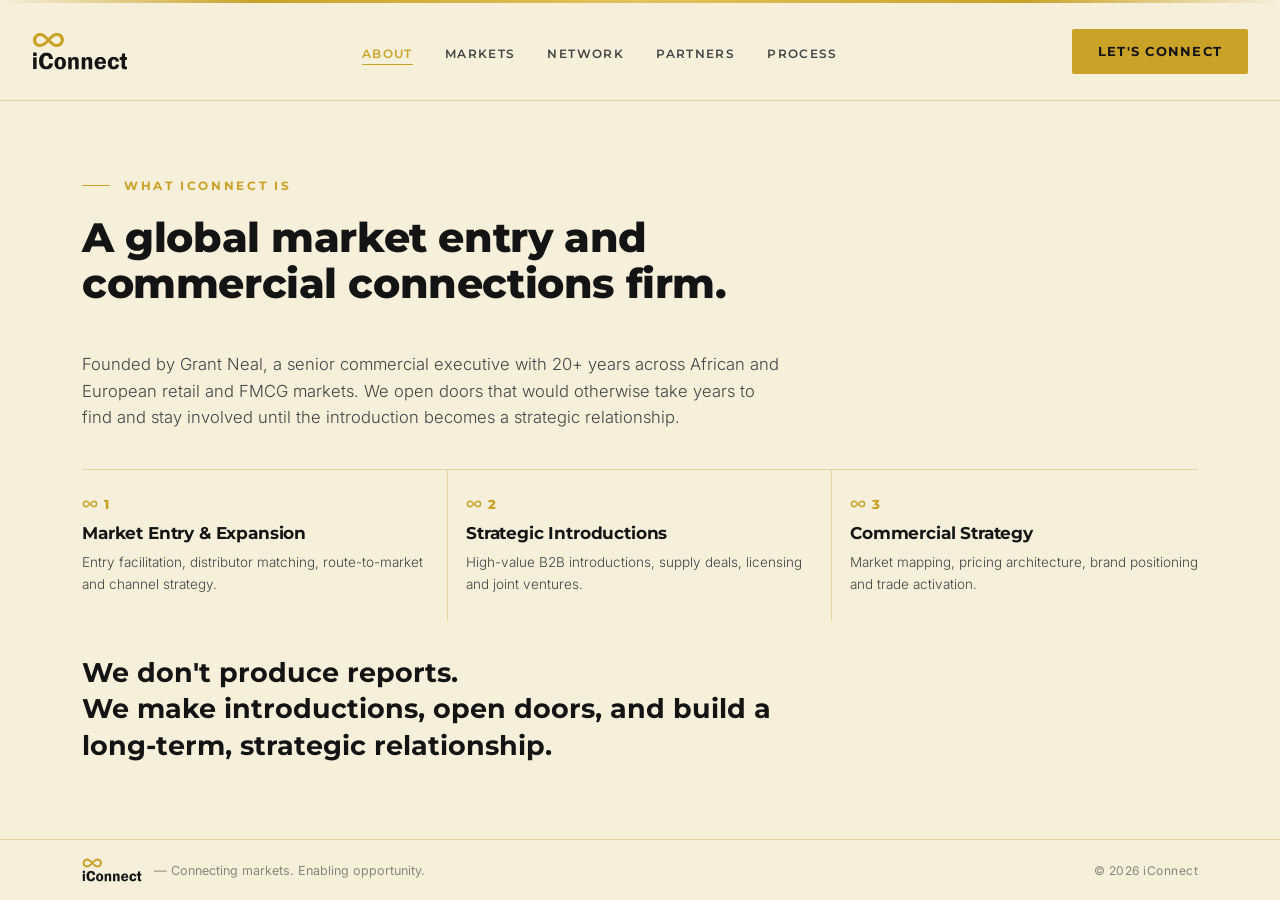
==== about.html @ e0b79c56 "Faster map centering, larger Markets map, and full stops on statements - Batch land dots into groupe" ====
<!DOCTYPE html>
<html lang="en">
<head>
<meta charset="UTF-8">
<meta name="viewport" content="width=device-width, initial-scale=1.0">
<title>What iConnect Is — iConnect</title>
<meta name="description" content="A global market entry and commercial connections firm founded by Grant Neal, 20+ years across African and European retail and FMCG.">
<link rel="icon" href="favicon.svg">
<link rel="preconnect" href="https://fonts.googleapis.com">
<link rel="preconnect" href="https://fonts.gstatic.com" crossorigin>
<link href="https://fonts.googleapis.com/css2?family=Inter:wght@300;400;500;600&family=Montserrat:wght@600;700;800;900&display=swap" rel="stylesheet">
<link rel="stylesheet" href="styles.css?v=39">
</head>
<body class="bg-cream">
<svg style="position:absolute;width:0;height:0;overflow:hidden;" aria-hidden="true"><symbol id="icon-logo-lockup" viewBox="0 0 306.0 122.8"><path class="logo-icon-fill" d="M 22.5,3.3 C 22.4,3.5 22.3,3.5 21,3.5 C 19.7,3.5 19.5,3.6 19.4,3.8 C 19.3,4 19.1,4.1 18.8,4.1 C 18.6,4.1 18.4,4.1 18.3,4.3 C 18.2,4.5 18,4.6 17.5,4.6 C 17,4.6 16.8,4.6 16.7,4.8 C 16.6,5 16.5,5.1 16.2,5.1 C 16,5.1 15.8,5.2 15.7,5.4 C 15.6,5.5 15.4,5.6 15.2,5.6 C 14.9,5.6 14.7,5.8 14.4,6.2 C 14.1,6.5 13.8,6.7 13.6,6.7 C 13.4,6.7 13.1,6.9 12.8,7.2 C 12.5,7.5 12.2,7.8 12,7.8 C 11.6,7.8 7.2,12.1 7.2,12.5 C 7.2,12.7 7,13 6.7,13.3 C 6.3,13.6 6.2,13.9 6.2,14.1 C 6.2,14.3 6.1,14.5 5.9,14.6 C 5.7,14.7 5.6,14.9 5.6,15.2 C 5.6,15.4 5.5,15.6 5.4,15.7 C 5.2,15.8 5.1,16 5.1,16.2 C 5.1,16.5 5,16.6 4.8,16.7 C 4.7,16.8 4.6,17 4.6,17.3 C 4.6,17.5 4.5,17.7 4.3,17.8 C 4.1,17.9 4.1,18.1 4.1,18.6 C 4.1,19.1 4,19.3 3.8,19.4 C 3.6,19.5 3.5,19.7 3.5,21 C 3.5,22.3 3.5,22.4 3.3,22.5 C 3,22.7 3,22.8 3,25.5 C 3,28.1 3,28.2 3.3,28.4 C 3.5,28.5 3.5,28.6 3.5,30.2 C 3.5,31.8 3.6,31.9 3.8,32.1 C 4,32.2 4.1,32.3 4.1,32.8 C 4.1,33.4 4.1,33.5 4.3,33.6 C 4.5,33.7 4.6,33.9 4.6,34.4 C 4.6,34.9 4.6,35.1 4.8,35.2 C 5,35.3 5.1,35.5 5.1,35.8 C 5.1,36 5.2,36.2 5.4,36.3 C 5.5,36.4 5.6,36.6 5.6,36.8 C 5.6,37.1 5.7,37.2 5.9,37.3 C 6.1,37.4 6.2,37.6 6.2,37.8 C 6.2,38.1 6.3,38.3 6.7,38.7 C 7,38.9 7.2,39.2 7.2,39.4 C 7.2,39.8 11.1,43.7 11.5,43.7 C 11.7,43.7 12,43.9 12.2,44.2 C 12.6,44.6 12.8,44.7 13.1,44.7 C 13.3,44.7 13.5,44.8 13.6,45 C 13.7,45.2 13.8,45.3 14.1,45.3 C 14.3,45.3 14.5,45.4 14.6,45.5 C 14.7,45.7 14.9,45.8 15.1,45.8 C 15.4,45.8 15.6,45.9 15.9,46.3 C 16.4,46.8 16.4,46.8 17.3,46.8 C 18,46.8 18.2,46.9 18.3,47.1 C 18.4,47.3 18.6,47.4 19.4,47.4 C 20.2,47.4 20.3,47.4 20.4,47.6 C 20.6,47.9 20.7,47.9 22.3,47.9 C 23.9,47.9 24,47.9 24.1,48.2 C 24.2,48.4 24.4,48.4 24.9,48.4 C 25.4,48.4 25.6,48.4 25.7,48.2 C 25.8,47.9 26,47.9 27.3,47.9 C 28.6,47.9 28.8,47.9 28.9,47.6 C 29,47.4 29.2,47.4 30.2,47.4 C 31.3,47.4 31.4,47.3 31.5,47.1 C 31.6,46.9 31.8,46.8 32.6,46.8 C 33.4,46.8 33.5,46.8 33.6,46.6 C 33.7,46.4 33.9,46.3 34.2,46.3 C 34.4,46.3 34.6,46.2 34.7,46.1 C 34.8,45.9 35,45.8 35.2,45.8 C 35.5,45.8 35.7,45.7 35.8,45.5 C 35.8,45.4 36,45.3 36.3,45.3 C 36.5,45.3 36.7,45.2 36.8,45 C 36.9,44.8 37.1,44.7 37.3,44.7 C 37.6,44.7 37.8,44.6 38.1,44.2 C 38.5,43.7 38.7,43.7 39.2,43.7 C 39.7,43.7 39.8,43.6 40.5,42.9 C 41,42.4 41.4,42.1 41.6,42.1 C 41.7,42.1 42.2,41.7 42.9,41 C 43.5,40.4 44,40 44.2,40 C 44.4,40 45.7,38.8 48.2,36.3 C 50.6,33.8 51.9,32.6 52.1,32.6 C 52.3,32.6 53.1,33.3 54.5,34.7 C 56.1,36.3 56.7,36.8 57,36.8 C 57.3,36.9 57.4,36.9 57.4,37.3 C 57.5,37.7 57.5,37.8 57.9,37.8 C 58.1,37.9 58.7,38.3 60.1,39.7 C 61.3,41 62,41.6 62.2,41.6 C 62.4,41.6 62.7,41.9 63.2,42.4 C 63.8,42.9 64.1,43.1 64.3,43.1 C 64.5,43.1 64.7,43.3 64.8,43.4 C 64.9,43.6 65.1,43.7 65.3,43.7 C 65.6,43.7 65.8,43.8 66.1,44.2 C 66.5,44.6 66.7,44.7 66.9,44.7 C 67.2,44.7 67.4,44.8 67.5,45 C 67.5,45.2 67.7,45.3 68,45.3 C 68.2,45.3 68.4,45.4 68.5,45.5 C 68.6,45.7 68.8,45.8 69,45.8 C 69.3,45.8 69.5,45.9 69.6,46.1 C 69.7,46.2 69.8,46.3 70.1,46.3 C 70.3,46.3 70.5,46.4 70.6,46.6 C 70.7,46.8 70.9,46.8 71.7,46.8 C 72.5,46.8 72.6,46.9 72.7,47.1 C 72.9,47.3 73,47.4 73.8,47.4 C 74.6,47.4 74.7,47.4 74.8,47.6 C 75,47.9 75.1,47.9 78.8,47.9 C 82.5,47.9 82.6,47.9 82.8,47.6 C 82.9,47.4 83,47.4 83.8,47.4 C 84.6,47.4 84.8,47.3 84.9,47.1 C 85,46.9 85.2,46.8 85.9,46.8 C 86.7,46.8 86.9,46.8 87,46.6 C 87.1,46.4 87.3,46.3 87.5,46.3 C 87.8,46.3 88,46.2 88.1,46.1 C 88.1,45.9 88.3,45.8 88.6,45.8 C 88.8,45.8 89,45.7 89.1,45.5 C 89.2,45.4 89.4,45.3 89.6,45.3 C 89.9,45.3 90.1,45.2 90.2,45 C 90.3,44.8 90.4,44.7 90.7,44.7 C 90.9,44.7 91.2,44.6 91.5,44.2 C 91.8,43.9 92.1,43.7 92.3,43.7 C 92.7,43.7 97.6,38.8 97.6,38.4 C 97.6,38.2 97.8,37.9 98.1,37.6 C 98.5,37.3 98.6,37 98.6,36.8 C 98.6,36.6 98.7,36.4 98.9,36.3 C 99.1,36.2 99.1,36 99.1,35.8 C 99.1,35.5 99.2,35.3 99.4,35.2 C 99.6,35.1 99.7,34.9 99.7,34.7 C 99.7,34.4 99.8,34.3 99.9,34.2 C 100.2,34.1 100.2,33.9 100.2,33.4 C 100.2,32.9 100.3,32.7 100.5,32.6 C 100.7,32.5 100.7,32.3 100.7,31.5 C 100.7,30.7 100.8,30.6 101,30.5 C 101.2,30.4 101.3,30.2 101.3,29.7 C 101.3,29.2 101.3,29 101.5,28.9 C 101.8,28.8 101.8,28.6 101.8,25.5 C 101.8,22.3 101.8,22.2 101.5,22 C 101.3,21.9 101.3,21.7 101.3,20.7 C 101.3,19.7 101.2,19.5 101,19.4 C 100.8,19.3 100.7,19.1 100.7,18.8 C 100.7,18.6 100.6,18.4 100.5,18.3 C 100.2,18.2 100.2,18 100.2,17.3 C 100.2,16.5 100.2,16.3 99.9,16.2 C 99.8,16.1 99.7,15.9 99.7,15.7 C 99.7,15.4 99.6,15.2 99.4,15.2 C 99.2,15.1 99.1,14.9 99.1,14.6 C 99.1,14.4 99.1,14.2 98.9,14.1 C 98.7,14 98.6,13.8 98.6,13.6 C 98.6,13.3 98.5,13.1 98.4,13 C 98.2,13 98.1,12.8 98.1,12.6 C 98.1,12.3 97.9,12 97.3,11.5 C 96.8,11 96.5,10.6 96.5,10.4 C 96.5,10 94.8,8.3 94.4,8.3 C 94.2,8.3 93.8,8 93.3,7.5 C 92.8,7 92.5,6.7 92.3,6.7 C 92.1,6.7 91.8,6.5 91.5,6.2 C 91.2,5.8 90.9,5.6 90.7,5.6 C 90.4,5.6 90.3,5.5 90.2,5.4 C 90.1,5.2 89.9,5.1 89.4,5.1 C 88.9,5.1 88.7,5.1 88.6,4.8 C 88.5,4.7 88.3,4.6 88.1,4.6 C 87.8,4.6 87.6,4.5 87.5,4.3 C 87.4,4.1 87.2,4.1 87,4.1 C 86.7,4.1 86.6,4 86.5,3.8 C 86.3,3.6 86.2,3.5 84.6,3.5 C 83,3.5 82.9,3.5 82.8,3.3 C 82.6,3 82.5,3 79.6,3 C 76.7,3 76.6,3 76.4,3.3 C 76.3,3.5 76.2,3.5 74.8,3.5 C 73.5,3.5 73.4,3.6 73.3,3.8 C 73.2,4 73,4.1 72.7,4.1 C 72.5,4.1 72.3,4.1 72.2,4.3 C 72.1,4.5 71.9,4.6 71.4,4.6 C 70.9,4.6 70.7,4.6 70.6,4.8 C 70.5,5.1 70.3,5.1 69.8,5.1 C 69.3,5.1 69.1,5.2 69,5.4 C 68.9,5.5 68.8,5.6 68.5,5.6 C 68.3,5.6 68,5.8 67.7,6.2 C 67.3,6.6 67.2,6.7 66.7,6.7 C 66.1,6.7 66,6.8 65.6,7.2 C 65.3,7.6 65,7.8 64.8,7.8 C 64.6,7.8 64.3,7.9 64,8.3 C 63.7,8.6 63.4,8.8 63.3,8.8 C 63,8.8 62.6,9.1 61.9,9.9 C 61.3,10.5 60.8,10.9 60.6,10.9 C 60.4,10.9 59.4,11.9 57.4,13.8 C 55.2,16 54.5,16.7 54.2,16.8 C 53.9,16.8 53.8,16.9 53.7,17.2 C 53.7,17.4 53.5,17.8 53.1,18.2 L 52.4,18.9 L 48.7,15.2 C 46.2,12.6 44.9,11.5 44.7,11.5 C 44.5,11.5 44,11 43.1,10.1 C 42.2,9.2 41.8,8.8 41.5,8.8 C 41.3,8.8 41.1,8.7 41,8.5 C 41,8.4 40.8,8.3 40.6,8.3 C 40.3,8.3 40,8.1 39.5,7.5 C 38.9,6.9 38.6,6.7 38.3,6.7 C 38.1,6.7 37.9,6.6 37.9,6.4 C 37.8,6.3 37.6,6.2 37.3,6.2 C 37.1,6.2 36.9,6.1 36.8,5.9 C 36.7,5.7 36.5,5.6 36.3,5.6 C 36,5.6 35.8,5.5 35.8,5.4 C 35.7,5.2 35.5,5.1 35.2,5.1 C 35,5.1 34.8,5 34.7,4.8 C 34.6,4.6 34.4,4.6 33.9,4.6 C 33.4,4.6 33.2,4.5 33.1,4.3 C 33,4.1 32.8,4.1 32.6,4.1 C 32.3,4.1 32.1,4 32.1,3.8 C 31.9,3.6 31.8,3.5 30.2,3.5 C 28.6,3.5 28.5,3.5 28.4,3.3 C 28.2,3 28.1,3 25.5,3 C 22.8,3 22.7,3 22.5,3.3 M 28.4,13.3 C 28.5,13.5 28.6,13.6 29.7,13.6 C 30.7,13.6 30.9,13.6 31,13.8 C 31.1,14 31.3,14.1 31.5,14.1 C 31.8,14.1 32,14.2 32.1,14.4 C 32.1,14.5 32.3,14.6 32.6,14.6 C 32.8,14.6 33,14.7 33.1,14.9 C 33.2,15 33.4,15.2 33.6,15.2 C 33.9,15.2 34.1,15.3 34.4,15.7 C 34.7,16 35,16.2 35.2,16.2 C 35.4,16.2 35.7,16.4 36,16.7 C 36.3,17.1 36.6,17.3 36.8,17.3 C 37,17.3 38,18.1 40.2,20.4 C 42.3,22.5 43.5,23.6 43.7,23.6 C 43.8,23.6 44.2,23.9 44.6,24.3 C 45.2,24.8 45.3,25 45.3,25.5 C 45.3,26 45.2,26.1 42,29.3 C 39.6,31.6 38.6,32.6 38.4,32.6 C 38.2,32.6 37.9,32.8 37.6,33.1 C 37.3,33.4 37,33.6 36.8,33.6 C 36.6,33.6 36.3,33.9 35.8,34.4 C 35.2,35 34.9,35.2 34.6,35.2 C 34.4,35.2 34.2,35.3 34.2,35.5 C 34.1,35.7 33.9,35.8 33.6,35.8 C 33.4,35.8 33.2,35.8 33.1,36 C 33,36.2 32.8,36.3 32.6,36.3 C 32.3,36.3 32.1,36.4 32.1,36.5 C 32,36.8 31.8,36.8 31.3,36.8 C 30.7,36.8 30.6,36.9 30.5,37.1 C 30.4,37.2 30.2,37.3 29.9,37.3 C 29.7,37.3 29.5,37.4 29.4,37.6 C 29.3,37.9 29.1,37.9 25.5,37.9 C 21.8,37.9 21.6,37.9 21.5,37.6 C 21.4,37.4 21.2,37.3 21,37.3 C 20.7,37.3 20.5,37.2 20.4,37.1 C 20.3,36.9 20.2,36.8 19.9,36.8 C 19.7,36.8 19.5,36.7 19.4,36.5 C 19.3,36.4 19.1,36.3 18.9,36.3 C 18.4,36.3 15.2,33 15.2,32.5 C 15.2,32.3 15,32.1 14.9,32.1 C 14.7,32 14.6,31.8 14.6,31.5 C 14.6,31.3 14.5,31.1 14.4,31 C 14.1,30.9 14.1,30.7 14.1,29.9 C 14.1,29.2 14.1,29 13.8,28.9 C 13.6,28.8 13.6,28.6 13.6,25.7 C 13.6,22.8 13.6,22.7 13.8,22.5 C 14.1,22.4 14.1,22.3 14.1,21.5 C 14.1,20.7 14.1,20.6 14.4,20.4 C 14.5,20.3 14.6,20.2 14.6,19.9 C 14.6,19.7 14.8,19.4 15.2,19.1 C 15.5,18.8 15.7,18.5 15.7,18.3 C 15.7,17.9 18.5,15.2 18.9,15.2 C 19.1,15.2 19.4,14.9 19.6,14.6 C 20.1,14.1 20.2,14.1 20.7,14.1 C 21.2,14.1 21.4,14 21.5,13.8 C 21.6,13.6 21.8,13.6 22.5,13.6 C 23.3,13.6 23.5,13.5 23.6,13.3 C 23.7,13.1 23.9,13 26,13 C 28.1,13 28.2,13.1 28.4,13.3 M 81.7,13.3 C 81.8,13.5 82,13.6 82.8,13.6 C 83.6,13.6 83.7,13.6 83.8,13.8 C 83.9,14 84.1,14.1 84.4,14.1 C 84.6,14.1 84.8,14.2 84.9,14.4 C 85,14.5 85.2,14.6 85.4,14.6 C 85.7,14.6 85.8,14.7 85.9,14.9 C 86,15 86.2,15.2 86.4,15.2 C 86.9,15.2 88.6,16.9 88.6,17.3 C 88.6,17.5 88.8,17.8 89.1,18.1 C 89.5,18.4 89.6,18.6 89.6,18.9 C 89.6,19.1 89.7,19.3 89.9,19.4 C 90.1,19.5 90.2,19.7 90.2,20.2 C 90.2,20.7 90.2,20.9 90.4,21 C 90.6,21.1 90.7,21.2 90.7,21.8 C 90.7,22.3 90.7,22.4 91,22.5 C 91.2,22.7 91.2,22.8 91.2,25.5 C 91.2,28.1 91.2,28.2 91,28.4 C 90.8,28.5 90.7,28.6 90.7,28.9 C 90.7,29.1 90.6,29.3 90.4,29.4 C 90.2,29.5 90.2,29.7 90.2,30.5 C 90.2,31.3 90.1,31.4 89.9,31.5 C 89.7,31.6 89.6,31.8 89.6,32 C 89.6,32.4 86.4,35.8 85.9,35.8 C 85.7,35.8 85.4,36 85.1,36.3 C 84.7,36.8 84.6,36.8 84.1,36.8 C 83.6,36.8 83.4,36.9 83.3,37.1 C 83.2,37.2 83,37.3 82.8,37.3 C 82.5,37.3 82.3,37.4 82.2,37.6 C 82.1,37.9 82,37.9 78.5,37.9 C 75.1,37.9 75,37.9 74.8,37.6 C 74.8,37.4 74.6,37.3 74.3,37.3 C 74.1,37.3 73.9,37.2 73.8,37.1 C 73.7,36.9 73.5,36.8 73,36.8 C 72.5,36.8 72.3,36.8 72.2,36.5 C 72.1,36.4 71.9,36.3 71.7,36.3 C 71.5,36.3 71.2,36.1 70.9,35.8 C 70.6,35.4 70.3,35.2 70.1,35.2 C 69.8,35.2 69.7,35.1 69.6,35 C 69.5,34.8 69.3,34.7 69.1,34.7 C 68.8,34.7 68.5,34.4 67.7,33.6 C 67.1,33 66.6,32.6 66.4,32.6 C 66.2,32.6 65,31.4 62.6,29 L 59,25.5 L 62.3,22.2 C 64.5,19.9 65.7,18.8 65.9,18.8 C 66.1,18.8 66.5,18.5 67.2,17.8 C 67.9,17 68.3,16.7 68.6,16.7 C 68.8,16.7 69,16.6 69,16.5 C 69.1,16.3 69.3,16.2 69.5,16.2 C 69.8,16.2 70,16 70.4,15.7 C 70.7,15.3 70.9,15.2 71.2,15.2 C 71.4,15.2 71.6,15 71.7,14.9 C 71.8,14.7 72,14.6 72.2,14.6 C 72.5,14.6 72.6,14.5 72.7,14.4 C 72.8,14.1 73,14.1 73.5,14.1 C 74,14.1 74.2,14 74.3,13.8 C 74.4,13.6 74.6,13.6 75.4,13.6 C 76.2,13.6 76.3,13.5 76.4,13.3 C 76.6,13.1 76.7,13 79.1,13 C 81.4,13 81.6,13.1 81.7,13.3"/><path d="M 3.6,65.5 C 3.6,65.6 3.5,68.1 3.6,71 L 3.6,76.4 L 9.1,76.4 L 14.6,76.4 L 14.6,70.9 L 14.6,65.4 L 9.1,65.4 C 4.8,65.3 3.6,65.4 3.6,65.5 M 41.6,66.1 C 41.4,66.4 41.3,66.4 40.2,66.4 C 39.2,66.4 39,66.4 38.9,66.7 C 38.8,66.9 38.6,66.9 38.1,66.9 C 37.6,66.9 37.4,67 37.3,67.2 C 37.2,67.4 37.1,67.5 36.8,67.5 C 36.6,67.5 36.4,67.5 36.3,67.7 C 36.2,67.9 36,68 35.8,68 C 35.5,68 35.3,68.1 35.2,68.2 C 35.1,68.4 34.9,68.5 34.7,68.5 C 34.4,68.5 34.3,68.6 34.2,68.8 C 34.1,68.9 33.9,69 33.7,69 C 33.4,69 33.1,69.3 32.6,69.8 C 32.1,70.3 31.7,70.6 31.5,70.6 C 31.2,70.6 28.4,73.4 28.4,73.8 C 28.4,74 28,74.4 27.6,74.8 C 27,75.4 26.8,75.7 26.8,76 C 26.8,76.2 26.7,76.4 26.5,76.4 C 26.3,76.5 26.2,76.7 26.2,77 C 26.2,77.2 26.2,77.4 26,77.5 C 25.8,77.6 25.7,77.8 25.7,78 C 25.7,78.3 25.6,78.5 25.5,78.5 C 25.3,78.6 25.2,78.8 25.2,79.1 C 25.2,79.3 25.1,79.5 24.9,79.6 C 24.8,79.7 24.7,79.9 24.7,80.1 C 24.7,80.4 24.6,80.6 24.4,80.7 C 24.2,80.8 24.1,80.9 24.1,81.5 C 24.1,82 24.1,82.1 23.9,82.2 C 23.6,82.4 23.6,82.5 23.6,83.3 C 23.6,84.1 23.6,84.2 23.3,84.4 C 23.1,84.5 23.1,84.6 23.1,85.7 C 23.1,86.7 23,86.9 22.8,87 C 22.6,87.1 22.5,87.3 22.5,92.5 C 22.5,97.8 22.6,98 22.8,98.1 C 23,98.2 23.1,98.4 23.1,99.7 C 23.1,101 23.1,101.1 23.3,101.3 C 23.6,101.4 23.6,101.5 23.6,102.3 C 23.6,103.1 23.6,103.3 23.9,103.4 C 24.1,103.5 24.1,103.7 24.1,104.2 C 24.1,104.7 24.2,104.9 24.4,105 C 24.6,105.1 24.7,105.2 24.7,105.5 C 24.7,105.7 24.8,105.9 24.9,106 C 25.1,106.1 25.2,106.3 25.2,106.5 C 25.2,106.8 25.3,107 25.5,107.1 C 25.6,107.2 25.7,107.3 25.7,107.6 C 25.7,107.9 25.8,108 26,108.1 C 26.1,108.2 26.2,108.4 26.2,108.6 C 26.2,108.9 26.4,109.1 26.8,109.4 C 27.1,109.7 27.3,110 27.3,110.2 C 27.3,110.4 27.6,110.8 28.1,111.3 C 28.6,111.8 28.9,112.2 28.9,112.4 C 28.9,112.7 29.6,113.4 29.9,113.4 C 30.1,113.4 30.6,113.8 31.3,114.5 C 32,115.2 32.4,115.5 32.6,115.5 C 32.8,115.5 33.1,115.7 33.4,116.1 C 33.7,116.4 33.9,116.6 34.2,116.6 C 34.4,116.6 34.6,116.7 34.7,116.8 C 34.8,117 35,117.1 35.2,117.1 C 35.5,117.1 35.7,117.2 35.8,117.4 C 35.8,117.5 36,117.6 36.3,117.6 C 36.5,117.6 36.7,117.7 36.8,117.9 C 36.9,118.1 37.1,118.2 37.6,118.2 C 38.1,118.2 38.3,118.2 38.4,118.4 C 38.5,118.7 38.7,118.7 39.5,118.7 C 40.2,118.7 40.4,118.7 40.5,119 C 40.6,119.2 40.8,119.2 45.5,119.2 C 50.3,119.2 50.4,119.2 50.5,119 C 50.7,118.7 50.8,118.7 51.6,118.7 C 52.4,118.7 52.5,118.7 52.7,118.4 C 52.8,118.2 52.9,118.2 53.5,118.2 C 54,118.2 54.1,118.1 54.2,117.9 C 54.3,117.7 54.5,117.6 54.8,117.6 C 55,117.6 55.2,117.5 55.3,117.4 C 55.4,117.2 55.6,117.1 56.1,117.1 C 56.6,117.1 56.7,117.1 57.1,116.6 C 57.5,116.2 57.7,116.1 57.9,116.1 C 58.2,116.1 58.4,115.9 58.7,115.5 C 59,115.2 59.3,115 59.5,115 C 59.9,115 62.2,112.7 62.2,112.3 C 62.2,112.2 62.5,111.8 63,111.3 C 63.5,110.8 63.8,110.4 63.8,110.2 C 63.8,110 63.9,109.8 64,109.7 C 64.2,109.6 64.3,109.4 64.3,109.2 C 64.3,108.9 64.4,108.7 64.5,108.7 C 64.7,108.6 64.8,108.4 64.8,108.1 C 64.8,107.9 64.9,107.7 65.1,107.6 C 65.3,107.5 65.3,107.3 65.3,106.8 C 65.3,106.3 65.4,106.1 65.6,106 C 65.8,105.9 65.9,105.7 65.9,105.2 C 65.9,104.7 65.9,104.5 66.1,104.4 C 66.4,104.3 66.4,104.2 66.4,103.1 C 66.4,102.1 66.4,101.9 66.7,101.8 C 66.9,101.7 66.9,101.5 66.9,101.2 C 66.9,100.8 66.8,100.8 66.2,100.8 C 65.6,100.7 65.4,100.7 65.3,100.5 C 65.2,100.2 65,100.2 60.8,100.2 C 56.6,100.2 56.5,100.2 56.4,99.9 C 56.2,99.7 56.1,99.7 55.8,99.7 C 55.4,99.7 55.4,99.8 55.3,100.2 C 55.3,100.4 55.2,100.7 55,100.7 C 54.8,100.8 54.8,101 54.8,101.5 C 54.8,102 54.7,102.2 54.5,102.3 C 54.3,102.4 54.2,102.6 54.2,103.1 C 54.2,103.6 54.2,103.8 54,103.9 C 53.8,104 53.7,104.2 53.7,104.4 C 53.7,104.7 53.6,104.9 53.5,105 C 53.3,105 53.2,105.2 53.2,105.4 C 53.2,105.9 50.4,108.7 50,108.7 C 49.8,108.7 49.6,108.8 49.5,108.9 C 49.4,109.1 49.2,109.2 48.7,109.2 C 48.2,109.2 48,109.2 47.9,109.4 C 47.8,109.7 47.6,109.7 45.8,109.7 C 44,109.7 43.8,109.7 43.7,109.4 C 43.6,109.2 43.4,109.2 42.9,109.2 C 42.4,109.2 42.2,109.1 42.1,108.9 C 42,108.7 41.8,108.7 41.6,108.7 C 41.3,108.7 41.1,108.6 41,108.4 C 41,108.2 40.8,108.1 40.6,108.1 C 40.1,108.1 38.9,106.9 38.9,106.5 C 38.9,106.3 38.7,106 38.4,105.8 C 38,105.4 37.9,105.2 37.9,104.9 C 37.9,104.7 37.8,104.5 37.6,104.4 C 37.4,104.3 37.3,104.2 37.3,103.6 C 37.3,103.1 37.3,103 37.1,102.8 C 36.8,102.7 36.8,102.6 36.8,101.8 C 36.8,101 36.8,100.9 36.5,100.7 C 36.3,100.6 36.3,100.5 36.3,98.9 C 36.3,97.3 36.3,97.2 36,97 C 35.8,96.9 35.8,96.8 35.8,93.1 C 35.8,89.4 35.8,89.2 36,89.1 C 36.3,89 36.3,88.8 36.3,87 C 36.3,85.2 36.3,85 36.5,84.9 C 36.8,84.8 36.8,84.6 36.8,83.8 C 36.8,83 36.8,82.9 37.1,82.8 C 37.2,82.7 37.3,82.5 37.3,82.2 C 37.3,82 37.4,81.8 37.6,81.7 C 37.8,81.6 37.9,81.4 37.9,80.9 C 37.9,80.4 37.9,80.3 38.4,79.9 C 38.7,79.6 38.9,79.3 38.9,79.1 C 38.9,78.7 40.7,77 41.1,77 C 41.3,77 41.5,76.9 41.6,76.7 C 41.7,76.5 41.8,76.4 42.1,76.4 C 42.3,76.4 42.5,76.3 42.6,76.2 C 42.8,75.9 42.9,75.9 45.8,75.9 C 48.7,75.9 48.8,75.9 49,76.2 C 49,76.3 49.2,76.4 49.4,76.4 C 49.9,76.4 52.7,79.2 52.7,79.7 C 52.7,79.9 52.8,80.1 52.9,80.1 C 53.1,80.2 53.2,80.4 53.2,80.9 C 53.2,81.4 53.2,81.6 53.5,81.7 C 53.7,81.8 53.7,82 53.7,82.8 C 53.7,83.6 53.8,83.7 54,83.8 C 54.2,83.9 54.2,84.1 54.3,85.2 L 54.3,86.4 L 58.2,86.4 C 61.9,86.5 62,86.5 62.2,86.2 C 62.3,86 62.5,85.9 64.6,85.9 L 66.9,85.9 L 66.9,85.2 C 66.9,84.6 66.9,84.5 66.7,84.4 C 66.4,84.2 66.4,84.1 66.4,83 C 66.4,82 66.4,81.8 66.1,81.7 C 65.9,81.6 65.9,81.4 65.9,80.7 C 65.9,79.9 65.8,79.7 65.6,79.6 C 65.4,79.5 65.3,79.3 65.3,78.8 C 65.3,78.3 65.3,78.1 65.1,78 C 64.9,77.9 64.8,77.7 64.8,77.5 C 64.8,77.2 64.7,77.1 64.5,77 C 64.4,76.9 64.3,76.7 64.3,76.4 C 64.3,76.2 64.2,76 64,75.9 C 63.8,75.8 63.8,75.6 63.8,75.4 C 63.8,75.1 63.7,74.9 63.5,74.8 C 63.3,74.8 63.2,74.6 63.2,74.4 C 63.2,74.1 63,73.8 62.4,73.3 C 61.9,72.8 61.6,72.4 61.6,72.2 C 61.6,71.8 59.9,70.1 59.5,70.1 C 59.3,70.1 59,69.9 58.7,69.6 C 58.4,69.2 58.2,69 57.9,69 C 57.7,69 57.5,68.9 57.1,68.5 C 56.8,68.1 56.6,68 56.3,68 C 56.1,68 55.9,67.9 55.8,67.7 C 55.7,67.5 55.6,67.5 55,67.5 C 54.5,67.5 54.3,67.4 54.2,67.2 C 54.1,67 54,66.9 53.5,66.9 C 52.9,66.9 52.8,66.9 52.7,66.7 C 52.5,66.4 52.4,66.4 51.1,66.4 C 49.8,66.4 49.6,66.4 49.5,66.1 C 49.4,65.9 49.2,65.9 45.5,65.9 C 41.8,65.9 41.7,65.9 41.6,66.1 M 294.6,68.2 C 294.5,68.5 294.4,68.5 291.4,68.5 C 288.6,68.5 288.4,68.5 288.3,68.8 C 288.2,68.9 288,69 287.8,69 C 287.6,69 287.3,69.2 287.1,69.4 L 286.7,69.8 L 286.7,73.1 C 286.7,76.1 286.7,76.3 286.4,76.4 C 286.2,76.6 286.2,76.7 286.1,78.3 L 286.1,80.1 L 282.7,80.1 L 279.4,80.2 L 279.4,84.6 L 279.4,89 L 282.5,89.1 L 285.6,89.2 L 285.6,100.4 C 285.6,111.5 285.6,111.7 285.9,111.8 C 286.1,111.9 286.2,112.1 286.2,112.6 C 286.2,113.1 286.2,113.3 286.4,113.4 C 286.6,113.5 286.7,113.7 286.7,114.2 C 286.7,114.7 286.7,114.9 287.2,115.3 C 287.5,115.6 287.7,115.8 287.7,116 C 287.7,116.4 288.4,117.1 288.8,117.1 C 289,117.1 289.3,117.3 289.6,117.6 C 290,118.1 290.1,118.2 290.7,118.2 C 291.2,118.2 291.3,118.2 291.4,118.4 C 291.5,118.6 291.7,118.7 292.2,118.7 C 292.8,118.7 292.9,118.7 293,119 C 293.2,119.2 293.3,119.2 295.1,119.2 C 297,119.2 297.1,119.2 297.3,119.5 C 297.5,119.9 298.6,119.9 298.8,119.5 C 299,119.2 299.1,119.2 301,119.2 L 303,119.2 L 303,115 L 303,110.8 L 301.8,110.8 C 300.7,110.8 300.5,110.7 300.4,110.5 C 300.3,110.3 300.1,110.2 299.4,110.2 C 298.6,110.2 298.6,110.2 297.9,109.6 C 297.5,109.1 297.3,108.8 297.3,108.6 C 297.3,108.4 297.1,108.2 297,108.1 C 296.7,108 296.7,107.9 296.8,98.6 L 296.8,89.2 L 299.9,89.1 L 303,89 L 303,84.6 L 303,80.2 L 299.9,80.1 L 296.8,80.1 L 296.7,74.1 L 296.7,68 L 295.7,68 C 294.9,68 294.7,68 294.6,68.2 M 84.9,79.9 C 84.8,80.1 84.6,80.1 84.1,80.1 C 83.6,80.1 83.4,80.2 83.3,80.4 C 83.2,80.6 83,80.7 82.5,80.7 C 82,80.7 81.8,80.7 81.7,80.9 C 81.6,81.1 81.4,81.2 81.2,81.2 C 81,81.2 80.7,81.3 80.4,81.7 C 80.1,82 79.8,82.2 79.6,82.2 C 79.2,82.2 74.8,86.6 74.8,87.1 C 74.8,87.2 74.7,87.4 74.6,87.5 C 74.4,87.6 74.3,87.8 74.3,88 C 74.3,88.3 74.2,88.5 73.8,88.8 C 73.3,89.3 73.3,89.4 73.3,89.9 C 73.3,90.4 73.2,90.6 73,90.7 C 72.8,90.8 72.7,91 72.7,91.5 C 72.7,92 72.7,92.2 72.5,92.3 C 72.2,92.4 72.2,92.6 72.2,93.3 C 72.2,94.1 72.2,94.3 71.9,94.4 C 71.7,94.5 71.7,94.7 71.7,99.1 C 71.7,103.6 71.7,103.8 71.9,103.9 C 72.2,104 72.2,104.2 72.2,105.2 C 72.2,106.3 72.2,106.4 72.5,106.5 C 72.7,106.6 72.7,106.8 72.7,107.3 C 72.7,107.9 72.8,108 73,108.1 C 73.2,108.2 73.3,108.4 73.3,108.7 C 73.3,108.9 73.4,109.1 73.5,109.2 C 73.7,109.3 73.8,109.5 73.8,109.7 C 73.8,110 73.9,110.1 74.1,110.2 C 74.2,110.3 74.3,110.5 74.3,110.8 C 74.3,111 74.4,111.2 74.6,111.3 C 74.7,111.4 74.8,111.6 74.8,111.8 C 74.8,112.2 79.7,117.1 80.2,117.1 C 80.4,117.1 80.6,117.2 80.7,117.4 C 80.8,117.5 80.9,117.6 81.2,117.6 C 81.4,117.6 81.6,117.7 81.7,117.9 C 81.8,118.1 82,118.2 82.5,118.2 C 83,118.2 83.2,118.2 83.3,118.4 C 83.4,118.6 83.6,118.7 84.1,118.7 C 84.6,118.7 84.8,118.7 84.9,119 C 85,119.2 85.2,119.2 89.6,119.2 C 94.1,119.2 94.3,119.2 94.4,119 C 94.5,118.7 94.7,118.7 95.2,118.7 C 95.7,118.7 95.9,118.6 96,118.4 C 96.1,118.2 96.3,118.2 96.8,118.2 C 97.3,118.2 97.5,118.1 97.6,117.9 C 97.7,117.7 97.8,117.6 98.1,117.6 C 98.3,117.6 98.5,117.5 98.6,117.4 C 98.7,117.2 98.9,117.1 99.1,117.1 C 99.4,117.1 99.6,117 99.9,116.6 C 100.2,116.3 100.5,116.1 100.7,116.1 C 101.1,116.1 103.9,113.3 103.9,112.9 C 103.9,112.7 104.2,112.3 104.7,111.8 C 105.3,111.3 105.5,111 105.5,110.7 C 105.5,110.5 105.6,110.3 105.8,110.2 C 105.9,110.1 106,110 106,109.7 C 106,109.5 106.1,109.3 106.3,109.2 C 106.5,109.1 106.5,108.9 106.5,108.7 C 106.5,108.4 106.6,108.2 106.8,108.1 C 107,108 107.1,107.9 107.1,107.3 C 107.1,106.8 107.1,106.6 107.3,106.5 C 107.6,106.4 107.6,106.3 107.6,105.5 C 107.6,104.7 107.6,104.5 107.9,104.4 C 108.1,104.3 108.1,104.2 108.1,99.7 C 108.1,95.2 108.1,95.1 107.9,94.9 C 107.6,94.8 107.6,94.6 107.6,93.9 C 107.6,93.1 107.6,92.9 107.3,92.8 C 107.1,92.7 107.1,92.5 107.1,92 C 107.1,91.5 107,91.3 106.8,91.2 C 106.6,91.1 106.5,90.9 106.5,90.4 C 106.5,89.9 106.5,89.7 106.3,89.6 C 106.1,89.5 106,89.4 106,89.1 C 106,88.9 105.9,88.7 105.8,88.6 C 105.6,88.5 105.5,88.3 105.5,88.1 C 105.5,87.8 105.3,87.6 105,87.3 C 104.6,87 104.4,86.7 104.4,86.5 C 104.4,86.1 101.1,82.8 100.7,82.8 C 100.5,82.8 100.2,82.6 99.9,82.2 C 99.6,81.9 99.4,81.7 99.1,81.7 C 98.9,81.7 98.7,81.6 98.6,81.5 C 98.5,81.3 98.3,81.2 98.1,81.2 C 97.8,81.2 97.7,81.1 97.6,80.9 C 97.5,80.7 97.3,80.7 96.8,80.7 C 96.3,80.7 96.1,80.6 96,80.4 C 95.9,80.2 95.7,80.1 95.2,80.1 C 94.7,80.1 94.5,80.1 94.4,79.9 C 94.3,79.6 94.1,79.6 89.6,79.6 C 85.2,79.6 85,79.6 84.9,79.9 M 90.7,86.7 C 90.8,86.9 91,87 91.5,87 C 92,87 92.2,87.1 92.3,87.3 C 92.4,87.4 92.6,87.5 92.8,87.5 C 93.2,87.5 94.9,89.2 94.9,89.7 C 94.9,89.9 95,90.1 95.2,90.2 C 95.4,90.3 95.4,90.4 95.4,91 C 95.4,91.5 95.5,91.6 95.7,91.8 C 96,91.9 96,92 96,93.3 C 96,94.6 96,94.8 96.2,94.9 C 96.5,95.1 96.5,95.2 96.5,99.7 C 96.5,104.2 96.5,104.3 96.2,104.4 C 96,104.5 96,104.7 96,105.8 C 96,106.8 96,107 95.7,107.1 C 95.5,107.2 95.4,107.3 95.4,107.8 C 95.4,108.4 95.4,108.5 94.9,108.9 C 94.6,109.2 94.4,109.5 94.4,109.7 C 94.4,110.1 93.2,111.3 92.8,111.3 C 92.6,111.3 92.4,111.4 92.3,111.6 C 92.2,111.8 92,111.8 91.5,111.8 C 91,111.8 90.8,111.9 90.7,112.1 C 90.6,112.3 90.4,112.4 89.6,112.4 C 88.9,112.4 88.7,112.3 88.6,112.1 C 88.5,111.9 88.3,111.8 87.8,111.8 C 87.3,111.8 87.2,111.8 86.1,110.6 C 85.2,109.8 84.9,109.4 84.9,109.1 C 84.9,108.9 84.8,108.7 84.6,108.7 C 84.4,108.6 84.4,108.4 84.4,107.9 C 84.4,107.3 84.3,107.2 84.1,107.1 C 83.9,106.9 83.8,106.8 83.8,105.5 C 83.8,104.2 83.8,104 83.6,103.9 C 83.3,103.8 83.3,103.6 83.3,99.1 C 83.3,94.7 83.3,94.5 83.6,94.4 C 83.8,94.3 83.8,94.1 83.8,93.1 C 83.8,92 83.9,91.9 84.1,91.8 C 84.3,91.6 84.4,91.5 84.4,91 C 84.4,90.4 84.4,90.3 84.6,90.2 C 84.8,90.1 84.9,89.9 84.9,89.7 C 84.9,89.5 85.2,89 86.1,88.2 L 87.2,87 L 88.1,87 C 88.8,87 89,87 89.1,86.7 C 89.2,86.5 89.4,86.5 89.9,86.5 C 90.4,86.5 90.6,86.5 90.7,86.7 M 133.5,79.9 C 133.4,80.1 133.2,80.1 132.7,80.1 C 132.2,80.1 132,80.2 131.9,80.4 C 131.8,80.6 131.6,80.7 131.4,80.7 C 131.1,80.7 130.9,80.8 130.8,80.9 C 130.8,81.1 130.6,81.2 130.4,81.2 C 129.9,81.2 128.2,82.9 128.2,83.3 C 128.2,83.5 127.9,83.9 127.4,84.3 C 126.9,84.9 126.6,85.2 126.6,85.5 C 126.6,85.8 126.5,85.9 126.1,85.9 L 125.6,85.9 L 125.6,83 L 125.5,80.2 L 120.5,80.2 L 115.6,80.2 L 115.6,99.4 L 115.6,118.6 L 121.1,118.6 L 126.6,118.6 L 126.6,106.1 C 126.6,93.6 126.6,93.5 126.9,93.3 C 127.1,93.2 127.1,93.1 127.1,92.5 C 127.1,92 127.2,91.9 127.4,91.8 C 127.6,91.7 127.7,91.5 127.7,91.2 C 127.7,91 127.8,90.8 127.9,90.7 C 128.1,90.6 128.2,90.4 128.2,90.2 C 128.2,89.8 128.9,89.1 129.3,89.1 C 129.5,89.1 129.7,89 129.8,88.8 C 129.9,88.7 130.1,88.6 130.3,88.6 C 130.6,88.6 130.8,88.5 130.8,88.3 C 131,88.1 131.1,88.1 132.4,88.1 C 133.7,88.1 133.9,88.1 134,88.3 C 134.1,88.5 134.3,88.6 134.5,88.6 C 134.8,88.6 135,88.7 135.1,88.8 C 135.2,89 135.4,89.1 135.6,89.1 C 136,89.2 136.1,89.2 136.1,89.6 C 136.1,89.8 136.3,90.1 136.7,90.4 L 137.2,90.9 L 137.2,92.1 C 137.2,93.1 137.2,93.2 137.4,93.3 C 137.7,93.5 137.7,93.6 137.7,106.1 L 137.8,118.6 L 143.3,118.6 L 148.7,118.6 L 148.8,104.5 C 148.8,90.4 148.8,90.3 148.5,90.2 C 148.3,90 148.3,89.9 148.3,88.6 C 148.3,87.3 148.3,87.1 148,87 C 147.8,86.9 147.8,86.7 147.8,86.2 C 147.8,85.7 147.7,85.5 147.5,85.4 C 147.3,85.3 147.2,85.1 147.2,84.9 C 147.2,84.6 147.1,84.4 147,84.4 C 146.8,84.3 146.7,84.1 146.7,83.9 C 146.7,83.4 145,81.7 144.6,81.7 C 144.4,81.7 144.1,81.5 143.8,81.2 C 143.4,80.7 143.3,80.7 142.7,80.7 C 142.2,80.7 142,80.6 141.9,80.4 C 141.8,80.2 141.7,80.1 141.1,80.1 C 140.6,80.1 140.5,80.1 140.4,79.9 C 140.2,79.6 140.1,79.6 136.9,79.6 C 133.8,79.6 133.6,79.6 133.5,79.9 M 176.3,79.9 C 176.2,80 176,80.1 175.7,80.1 C 175.5,80.1 175.3,80.2 175.2,80.4 C 175.1,80.6 174.9,80.7 174.7,80.7 C 174.4,80.7 174.3,80.8 174.2,80.9 C 174.1,81.1 173.9,81.2 173.7,81.2 C 173.3,81.2 171,83.4 171,83.9 C 171,84 170.8,84.3 170.5,84.6 C 170.1,84.9 169.9,85.2 169.9,85.4 C 169.9,85.7 169.3,86.5 169.1,86.5 C 168.9,86.5 168.9,85.7 168.9,83.3 L 168.8,80.2 L 163.6,80.2 L 158.4,80.2 L 158.4,99.4 L 158.4,118.6 L 164.1,118.6 L 169.9,118.6 L 169.9,105.8 C 169.9,93.1 169.9,93 170.2,92.8 C 170.4,92.7 170.5,92.5 170.5,92 C 170.5,91.5 170.5,91.4 171,91 C 171.3,90.7 171.5,90.4 171.5,90.2 C 171.5,89.8 172.2,89.1 172.6,89.1 C 172.8,89.1 173,89 173.1,88.8 C 173.2,88.7 173.4,88.6 173.6,88.6 C 173.9,88.6 174.1,88.5 174.2,88.3 C 174.3,88.1 174.4,88.1 175.7,88.1 C 177.1,88.1 177.2,88.1 177.3,88.3 C 177.4,88.5 177.6,88.6 177.8,88.6 C 178,88.6 178.4,88.9 179.1,89.5 C 179.7,90.2 180,90.5 180,90.7 C 180,90.9 180.1,91.1 180.2,91.2 C 180.5,91.4 180.5,91.5 180.5,105 L 180.6,118.6 L 186.3,118.6 L 192.1,118.6 L 192.1,106.1 C 192.1,93.6 192.1,93.5 191.9,93.3 C 191.6,93.2 191.6,93.1 191.6,90.7 C 191.6,88.3 191.6,88.2 191.3,88.1 C 191.1,87.9 191.1,87.8 191.1,87 C 191.1,86.2 191,86.1 190.8,85.9 C 190.6,85.8 190.5,85.7 190.5,85.4 C 190.5,85.2 190.4,85 190.3,84.9 C 190.1,84.8 190,84.6 190,84.4 C 190,84.1 189.9,83.9 189.7,83.8 C 189.6,83.7 189.5,83.6 189.5,83.4 C 189.5,82.9 188.8,82.2 188.4,82.2 C 188.2,82.2 187.9,82 187.6,81.7 C 187.3,81.3 187.1,81.2 186.8,81.2 C 186.6,81.2 186.4,81.1 186.3,80.9 C 186.2,80.8 186,80.7 185.8,80.7 C 185.5,80.7 185.4,80.6 185.3,80.4 C 185.2,80.2 185,80.1 184.5,80.1 C 184,80.1 183.8,80.1 183.7,79.9 C 183.5,79.6 183.4,79.6 180,79.6 C 176.6,79.6 176.4,79.6 176.3,79.9 M 213.8,79.9 C 213.7,80.1 213.5,80.1 212.7,80.1 C 212,80.1 211.8,80.2 211.7,80.4 C 211.6,80.6 211.4,80.7 211.1,80.7 C 210.9,80.7 210.7,80.8 210.6,80.9 C 210.5,81.1 210.3,81.2 210.1,81.2 C 209.8,81.2 209.7,81.3 209.6,81.5 C 209.5,81.6 209.3,81.7 209,81.7 C 208.8,81.7 208.6,81.8 208.5,82 C 208.4,82.1 208.2,82.2 208,82.2 C 207.6,82.2 203.2,86.6 203.2,87 C 203.2,87.2 203,87.5 202.7,87.8 C 202.3,88.1 202.2,88.4 202.2,88.6 C 202.2,88.8 202.1,89 201.9,89.1 C 201.7,89.2 201.6,89.4 201.6,89.6 C 201.6,89.9 201.5,90.1 201.4,90.2 C 201.2,90.3 201.1,90.4 201.1,91 C 201.1,91.5 201.1,91.6 200.8,91.8 C 200.6,91.9 200.6,92 200.6,92.5 C 200.6,93.1 200.5,93.2 200.3,93.3 C 200.1,93.5 200.1,93.6 200.1,94.7 C 200.1,95.7 200,95.9 199.8,96 C 199.5,96.1 199.5,96.3 199.5,99.9 C 199.5,103.6 199.5,103.8 199.8,103.9 C 200,104 200.1,104.2 200.1,105 C 200.1,105.7 200.1,105.9 200.3,106 C 200.5,106.1 200.6,106.3 200.6,106.8 C 200.6,107.3 200.6,107.5 200.8,107.6 C 201.1,107.7 201.1,107.9 201.1,108.4 C 201.1,108.9 201.2,109.1 201.4,109.2 C 201.5,109.3 201.6,109.5 201.6,109.7 C 201.6,109.9 201.8,110.2 202.2,110.5 C 202.5,110.8 202.7,111.1 202.7,111.3 C 202.7,111.5 202.9,111.8 203.2,112.1 C 203.5,112.4 203.7,112.7 203.7,112.9 C 203.7,113.3 206,115.5 206.4,115.5 C 206.6,115.5 207,115.8 207.4,116.3 C 208,116.9 208.3,117.1 208.6,117.1 C 208.8,117.1 209,117.2 209,117.4 C 209.1,117.5 209.3,117.6 209.6,117.6 C 209.8,117.6 210,117.7 210.1,117.9 C 210.2,118.1 210.4,118.2 210.9,118.2 C 211.4,118.2 211.6,118.2 211.7,118.4 C 211.8,118.6 212,118.7 212.5,118.7 C 213,118.7 213.2,118.7 213.3,119 C 213.4,119.2 213.5,119.2 218.3,119.2 C 223,119.2 223.2,119.2 223.3,119 C 223.4,118.7 223.6,118.7 224.1,118.7 C 224.6,118.7 224.8,118.6 224.9,118.4 C 225,118.2 225.2,118.2 225.7,118.2 C 226.2,118.2 226.4,118.1 226.5,117.9 C 226.6,117.7 226.7,117.6 227,117.6 C 227.2,117.6 227.4,117.5 227.5,117.4 C 227.6,117.2 227.8,117.1 228,117.1 C 228.2,117.1 228.6,116.9 229.1,116.3 C 229.6,115.8 230,115.5 230.1,115.5 C 230.5,115.5 231.7,114.3 231.7,113.9 C 231.7,113.8 232.1,113.4 232.5,112.9 C 233.1,112.3 233.3,112 233.3,111.8 C 233.3,111.6 233.4,111.4 233.6,111.3 C 233.8,111.2 233.9,111 233.9,110.8 C 233.9,110.5 234,110.3 234.1,110.2 C 234.3,110.1 234.4,110 234.4,109.7 C 234.4,109.5 234.5,109.3 234.7,109.2 C 234.8,109.1 234.9,108.9 234.9,108.7 C 234.9,108.4 235,108.2 235.2,108.1 C 235.4,108 235.4,107.9 235.4,107.6 C 235.4,107.3 235.5,107.2 235.7,107.1 C 235.9,107 236,106.8 235.9,106.5 L 235.9,106.1 L 232.8,106 C 229.9,106 229.8,106 229.6,105.8 C 229.5,105.5 229.4,105.5 227.8,105.5 C 226.2,105.5 226.2,105.5 225.8,105.9 C 225.5,106.2 225.4,106.4 225.4,106.9 C 225.4,107.3 225.3,107.5 225.1,107.6 C 225,107.7 224.9,107.9 224.9,108.1 C 224.9,108.5 222.6,110.8 222.2,110.8 C 222,110.8 221.8,110.9 221.7,111 C 221.6,111.3 221.4,111.3 220.7,111.3 C 219.9,111.3 219.7,111.3 219.6,111.6 C 219.5,111.8 219.3,111.8 218.8,111.8 C 218.3,111.8 218.1,111.8 218,111.6 C 217.9,111.3 217.7,111.3 217,111.3 C 216.2,111.3 216,111.3 215.9,111 C 215.8,110.9 215.6,110.8 215.4,110.8 C 215,110.8 212.2,108 212.2,107.5 C 212.2,107.3 212.1,107.2 211.9,107.1 C 211.7,107 211.7,106.8 211.7,105.8 C 211.7,104.7 211.6,104.5 211.4,104.4 C 211.2,104.3 211.1,104.2 211.1,103.2 C 211.1,102.1 211.2,102 211.5,101.6 L 211.9,101.3 L 223.9,101.2 L 235.9,101.2 L 235.9,98.1 C 236,95.2 236,95.1 235.7,94.9 C 235.5,94.8 235.4,94.6 235.4,93.9 C 235.4,93.1 235.4,92.9 235.2,92.8 C 235,92.7 234.9,92.5 234.9,91.8 C 234.9,91 234.9,90.8 234.7,90.7 C 234.5,90.6 234.4,90.4 234.4,90.2 C 234.4,89.9 234.3,89.7 234.1,89.6 C 234,89.5 233.9,89.4 233.9,89.1 C 233.9,88.9 233.8,88.7 233.6,88.6 C 233.4,88.5 233.3,88.3 233.3,88.1 C 233.3,87.8 233.2,87.6 233.1,87.5 C 232.9,87.4 232.8,87.2 232.8,87.1 C 232.8,86.6 228.5,82.2 228,82.2 C 227.8,82.2 227.6,82.1 227.5,82 C 227.4,81.8 227.2,81.7 227,81.7 C 226.7,81.7 226.6,81.6 226.5,81.5 C 226.4,81.3 226.2,81.2 225.9,81.2 C 225.7,81.2 225.5,81.1 225.4,80.9 C 225.3,80.8 225.1,80.7 224.9,80.7 C 224.6,80.7 224.4,80.6 224.4,80.4 C 224.2,80.2 224.1,80.1 223.3,80.1 C 222.5,80.1 222.4,80.1 222.2,79.9 C 222.1,79.6 222,79.6 218,79.6 C 214.1,79.6 213.9,79.6 213.8,79.9 M 219.6,86.7 C 219.7,87 219.9,87 220.6,87 L 221.5,87 L 222.6,88.2 C 223.5,89 223.8,89.5 223.8,89.7 C 223.8,89.9 223.9,90.1 224.1,90.2 C 224.3,90.3 224.4,90.4 224.4,90.7 C 224.4,90.9 224.4,91.1 224.6,91.2 C 224.9,91.3 224.9,91.5 224.9,92.5 C 224.9,93.6 224.9,93.7 225.2,93.9 L 225.5,94.1 L 225.1,94.5 L 224.6,94.9 L 218.2,94.9 L 211.7,94.9 L 211.7,93.4 C 211.7,92 211.7,91.9 211.9,91.8 C 212.1,91.7 212.2,91.5 212.2,91.2 C 212.2,91 212.3,90.8 212.5,90.7 C 212.6,90.6 212.7,90.4 212.7,90.2 C 212.7,89.9 212.8,89.7 213,89.6 C 213.2,89.6 213.3,89.4 213.3,89.2 C 213.3,88.7 213.9,88.1 214.3,88.1 C 214.5,88.1 214.8,87.9 215.1,87.5 C 215.6,87 215.6,87 216.5,87 C 217.2,87 217.4,87 217.5,86.7 C 217.6,86.5 217.8,86.5 218.5,86.5 C 219.3,86.5 219.5,86.5 219.6,86.7 M 256,79.9 C 255.9,80.1 255.8,80.1 255.3,80.1 C 254.7,80.1 254.6,80.2 254.5,80.4 C 254.4,80.6 254.2,80.7 253.7,80.7 C 253.2,80.7 253,80.7 252.9,80.9 C 252.8,81.1 252.6,81.2 252.4,81.2 C 252.1,81.2 251.9,81.3 251.8,81.5 C 251.7,81.6 251.5,81.7 251.3,81.7 C 251,81.7 250.9,81.8 250.8,82 C 250.7,82.1 250.5,82.2 250.3,82.2 C 250,82.2 249.7,82.5 249.2,83 C 248.7,83.5 248.3,83.8 248.1,83.8 C 248,83.8 247.6,84.1 247.2,84.5 C 246.8,84.9 246.5,85.3 246.5,85.4 C 246.5,85.6 246.2,86 245.7,86.5 C 245.2,87 245,87.3 245,87.6 C 245,87.8 244.8,88 244.7,88.1 C 244.5,88.1 244.4,88.3 244.4,88.6 C 244.4,88.8 244.3,89 244.2,89.1 C 244,89.2 243.9,89.4 243.9,89.6 C 243.9,89.9 243.8,90.1 243.6,90.2 C 243.5,90.3 243.4,90.4 243.4,90.7 C 243.4,90.9 243.3,91.1 243.1,91.2 C 242.9,91.3 242.8,91.5 242.8,92 C 242.8,92.5 242.8,92.7 242.6,92.8 C 242.3,92.9 242.3,93.1 242.3,94.1 C 242.3,95.2 242.3,95.3 242,95.4 C 241.8,95.6 241.8,95.7 241.8,99.7 C 241.8,103.6 241.8,103.8 242,103.9 C 242.3,104 242.3,104.2 242.3,105.2 C 242.3,106.3 242.3,106.4 242.6,106.5 C 242.8,106.6 242.8,106.8 242.8,107.3 C 242.8,107.9 242.9,108 243.1,108.1 C 243.3,108.2 243.4,108.4 243.4,108.7 C 243.4,108.9 243.5,109.1 243.6,109.2 C 243.8,109.3 243.9,109.5 243.9,109.7 C 243.9,110 244,110.1 244.2,110.2 C 244.3,110.3 244.4,110.5 244.4,110.8 C 244.4,111 244.5,111.2 244.7,111.3 C 244.8,111.4 245,111.6 245,111.8 C 245,112.2 249.3,116.6 249.8,116.6 C 250,116.6 250.2,116.7 250.2,116.8 C 250.3,117 250.5,117.1 250.8,117.1 C 251,117.1 251.2,117.2 251.3,117.4 C 251.4,117.5 251.6,117.6 251.8,117.6 C 252.1,117.6 252.3,117.7 252.4,117.9 C 252.4,118.1 252.6,118.2 252.9,118.2 C 253.1,118.2 253.3,118.3 253.4,118.4 C 253.5,118.7 253.7,118.7 254.5,118.7 C 255.2,118.7 255.4,118.7 255.5,119 C 255.7,119.2 255.8,119.2 260.3,119.2 C 264.8,119.2 264.9,119.2 265,119 C 265.1,118.7 265.3,118.7 265.8,118.7 C 266.3,118.7 266.5,118.6 266.6,118.4 C 266.7,118.2 266.9,118.2 267.4,118.2 C 267.9,118.2 268.1,118.1 268.2,117.9 C 268.3,117.7 268.5,117.6 268.7,117.6 C 269,117.6 269.2,117.5 269.3,117.4 C 269.3,117.2 269.5,117.1 269.8,117.1 C 270,117.1 270.2,117 270.6,116.6 C 270.9,116.3 271.2,116.1 271.3,116.1 C 271.7,116.1 274,113.8 274,113.4 C 274,113.2 274.3,112.8 274.8,112.4 C 275.4,111.8 275.6,111.5 275.6,111.2 C 275.6,111 275.7,110.8 275.9,110.8 C 276,110.7 276.1,110.5 276.1,110.2 C 276.1,110 276.2,109.8 276.4,109.7 C 276.6,109.6 276.7,109.4 276.7,108.9 C 276.7,108.4 276.7,108.2 276.9,108.1 C 277.1,108 277.2,107.9 277.2,107.1 C 277.2,106.3 277.2,106.1 277.5,106 C 277.7,105.9 277.7,105.8 277.7,105.2 L 277.6,104.5 L 276.4,104.5 C 275.4,104.4 275.2,104.4 275.1,104.2 C 274.9,103.9 274.8,103.9 271.1,103.9 L 267.2,104 L 267.2,104.4 C 267.1,104.7 267,104.9 266.9,105 C 266.7,105.1 266.6,105.2 266.6,105.8 C 266.6,106.3 266.6,106.4 266.4,106.5 C 266.2,106.6 266.1,106.8 266.1,107 C 266.1,107.3 265.9,107.5 265.6,107.9 C 265.2,108.2 265,108.5 265,108.7 C 265,109.1 264.9,109.1 264.6,109.2 C 264.3,109.2 264,109.4 263.7,109.7 L 263.2,110.2 L 261,110.2 C 259,110.2 258.8,110.2 258.7,110 C 258.6,109.8 258.4,109.7 258.2,109.7 C 257.9,109.7 257.7,109.6 257.6,109.4 C 257.6,109.3 257.4,109.2 257.2,109.2 C 256.7,109.2 256,108.5 256,108.1 C 256,107.9 255.9,107.7 255.8,107.6 C 255.6,107.5 255.5,107.3 255.5,107.1 C 255.5,106.8 255.4,106.6 255.3,106.5 C 255,106.4 255,106.3 255,105.8 C 255,105.2 254.9,105.1 254.7,105 C 254.5,104.8 254.5,104.7 254.5,99.4 C 254.5,94.1 254.5,94 254.7,93.9 C 254.9,93.8 255,93.6 255,93.1 C 255,92.6 255,92.4 255.3,92.3 C 255.5,92.2 255.5,92 255.5,91.5 C 255.5,91 255.6,90.9 257,89.5 L 258.4,88.1 L 259.3,88.1 C 260,88.1 260.2,88 260.3,87.8 C 260.4,87.6 260.6,87.5 261.1,87.5 C 261.6,87.5 261.8,87.6 261.9,87.8 C 262,88 262.1,88.1 262.9,88.1 L 263.7,88.1 L 264.9,89.2 C 265.8,90.1 266.1,90.5 266.1,90.7 C 266.1,90.9 266.2,91.1 266.4,91.2 C 266.6,91.3 266.6,91.5 266.6,92 C 266.6,92.5 266.7,92.7 266.9,92.8 C 267.1,92.9 267.1,93.1 267.2,93.9 L 267.2,94.9 L 268.2,94.9 C 269,94.9 269.1,94.9 269.3,94.7 C 269.4,94.4 269.5,94.4 273.5,94.4 L 277.6,94.3 L 277.7,93.6 C 277.7,93.1 277.7,92.9 277.5,92.8 C 277.2,92.7 277.2,92.5 277.2,91.8 C 277.2,91 277.1,90.8 276.9,90.7 C 276.7,90.6 276.7,90.4 276.7,89.9 C 276.7,89.4 276.6,89.2 276.4,89.1 C 276.2,89 276.1,88.8 276.1,88.6 C 276.1,88.3 276,88.1 275.9,88.1 C 275.7,88 275.6,87.8 275.6,87.5 C 275.6,87.3 275.5,87.1 275.3,87 C 275.2,86.9 275.1,86.7 275.1,86.5 C 275.1,86.1 271.8,82.8 271.3,82.8 C 271.2,82.8 270.9,82.6 270.6,82.2 C 270.2,81.9 270,81.7 269.8,81.7 C 269.5,81.7 269.3,81.6 269.3,81.5 C 269.2,81.3 269,81.2 268.7,81.2 C 268.5,81.2 268.3,81.1 268.2,80.9 C 268.1,80.8 267.9,80.7 267.7,80.7 C 267.4,80.7 267.2,80.6 267.1,80.4 C 267,80.2 266.9,80.1 266.1,80.1 C 265.3,80.1 265.1,80.1 265,79.9 C 264.9,79.6 264.8,79.6 260.5,79.6 C 256.3,79.6 256.2,79.6 256,79.9 M 3.6,80.3 C 3.6,80.4 3.5,88.9 3.6,99.3 L 3.6,118.1 L 9.1,118.1 L 14.6,118.1 L 14.6,99.1 L 14.6,80.2 L 9.1,80.2 C 4.8,80.1 3.6,80.2 3.6,80.3" fill="currentColor"/></symbol></svg>
<svg style="position:absolute;width:0;height:0;overflow:hidden;" aria-hidden="true"><symbol id="icon-infinity" viewBox="0 0 108 54"><path d="M 23.8,4.3 C 23.7,4.5 23.5,4.5 22.2,4.5 C 20.9,4.5 20.7,4.6 20.6,4.8 C 20.5,5 20.3,5.1 20,5.1 C 19.8,5.1 19.6,5.2 19.5,5.3 C 19.4,5.6 19.2,5.6 18.7,5.6 C 18.2,5.6 18,5.7 17.9,5.9 C 17.8,6 17.6,6.1 17.4,6.1 C 17.1,6.1 16.9,6.2 16.8,6.4 C 16.7,6.6 16.6,6.7 16.3,6.7 C 16.1,6.7 15.8,6.8 15.5,7.2 C 15.2,7.6 14.9,7.7 14.7,7.7 C 14.5,7.7 14.2,7.9 13.9,8.3 C 13.6,8.6 13.3,8.8 13.1,8.8 C 12.7,8.8 8.3,13.2 8.3,13.7 C 8.3,13.8 8.1,14.1 7.7,14.4 C 7.4,14.8 7.2,15 7.2,15.3 C 7.2,15.5 7.1,15.7 6.9,15.8 C 6.8,15.9 6.7,16 6.7,16.3 C 6.7,16.6 6.6,16.7 6.4,16.8 C 6.2,16.9 6.1,17.1 6.1,17.4 C 6.1,17.6 6,17.8 5.9,17.9 C 5.7,18 5.6,18.2 5.6,18.4 C 5.6,18.7 5.5,18.9 5.3,19 C 5.1,19.1 5.1,19.3 5.1,19.8 C 5.1,20.3 5,20.5 4.8,20.6 C 4.6,20.7 4.5,20.9 4.5,22.2 C 4.5,23.5 4.5,23.7 4.3,23.8 C 4,23.9 4,24.1 4,26.7 C 4,29.4 4,29.5 4.3,29.7 C 4.5,29.8 4.5,29.9 4.5,31.5 C 4.5,33.1 4.6,33.3 4.8,33.4 C 5,33.5 5.1,33.7 5.1,34.2 C 5.1,34.7 5.1,34.9 5.3,35 C 5.6,35.1 5.6,35.3 5.6,35.8 C 5.6,36.3 5.7,36.5 5.9,36.6 C 6,36.7 6.1,36.9 6.1,37.2 C 6.1,37.4 6.2,37.6 6.4,37.7 C 6.6,37.8 6.7,38 6.7,38.2 C 6.7,38.5 6.8,38.7 6.9,38.8 C 7.1,38.9 7.2,39 7.2,39.3 C 7.2,39.5 7.4,39.8 7.7,40.1 C 8.1,40.4 8.3,40.7 8.3,40.9 C 8.3,41.3 12.2,45.2 12.6,45.2 C 12.8,45.2 13.1,45.4 13.4,45.7 C 13.7,46.1 13.9,46.2 14.2,46.2 C 14.4,46.2 14.6,46.4 14.7,46.5 C 14.8,46.7 15,46.8 15.2,46.8 C 15.5,46.8 15.7,46.9 15.8,47 C 15.9,47.2 16,47.3 16.3,47.3 C 16.5,47.3 16.8,47.5 17.1,47.9 C 17.6,48.4 17.6,48.4 18.5,48.4 C 19.2,48.4 19.4,48.4 19.5,48.7 C 19.6,48.9 19.8,48.9 20.6,48.9 C 21.4,48.9 21.5,49 21.6,49.2 C 21.8,49.4 21.9,49.5 23.5,49.5 C 25.1,49.5 25.3,49.5 25.4,49.7 C 25.5,49.9 25.7,50 26.2,50 C 26.7,50 26.9,49.9 27,49.7 C 27.1,49.5 27.3,49.5 28.6,49.5 C 29.9,49.5 30.1,49.4 30.2,49.2 C 30.3,48.9 30.5,48.9 31.5,48.9 C 32.6,48.9 32.8,48.9 32.9,48.7 C 33,48.4 33.2,48.4 33.9,48.4 C 34.7,48.4 34.9,48.3 35,48.1 C 35.1,47.9 35.3,47.9 35.6,47.9 C 35.8,47.9 36,47.8 36.1,47.6 C 36.2,47.4 36.4,47.3 36.6,47.3 C 36.9,47.3 37.1,47.2 37.2,47 C 37.2,46.9 37.4,46.8 37.7,46.8 C 37.9,46.8 38.1,46.7 38.2,46.5 C 38.3,46.4 38.5,46.2 38.7,46.2 C 39,46.2 39.2,46.1 39.6,45.7 C 40,45.2 40.1,45.2 40.6,45.2 C 41.2,45.2 41.3,45.1 42,44.4 C 42.4,43.9 42.9,43.6 43,43.6 C 43.2,43.6 43.7,43.2 44.4,42.5 C 45,41.8 45.5,41.4 45.7,41.4 C 45.9,41.4 47.2,40.2 49.7,37.7 C 52.2,35.2 53.5,33.9 53.7,33.9 C 53.9,33.9 54.7,34.7 56.1,36.1 C 57.7,37.7 58.3,38.2 58.6,38.3 C 59,38.3 59,38.4 59.1,38.8 C 59.1,39.2 59.2,39.2 59.5,39.3 C 59.8,39.3 60.4,39.8 61.8,41.2 C 63,42.4 63.7,43 63.9,43 C 64.1,43 64.5,43.3 65,43.8 C 65.5,44.4 65.8,44.6 66.1,44.6 C 66.3,44.6 66.5,44.7 66.6,44.9 C 66.7,45.1 66.8,45.2 67.1,45.2 C 67.3,45.2 67.6,45.3 67.9,45.7 C 68.2,46.1 68.5,46.2 68.7,46.2 C 69,46.2 69.1,46.4 69.2,46.5 C 69.3,46.7 69.5,46.8 69.8,46.8 C 70,46.8 70.2,46.9 70.3,47 C 70.4,47.2 70.6,47.3 70.8,47.3 C 71.1,47.3 71.3,47.4 71.4,47.6 C 71.5,47.8 71.7,47.9 71.9,47.9 C 72.2,47.9 72.4,47.9 72.4,48.1 C 72.6,48.3 72.7,48.4 73.5,48.4 C 74.3,48.4 74.5,48.4 74.6,48.7 C 74.7,48.9 74.9,48.9 75.7,48.9 C 76.4,48.9 76.6,49 76.7,49.2 C 76.9,49.4 77,49.5 80.7,49.5 C 84.5,49.5 84.6,49.4 84.7,49.2 C 84.9,49 85,48.9 85.8,48.9 C 86.6,48.9 86.8,48.9 86.9,48.7 C 87,48.4 87.2,48.4 88,48.4 C 88.7,48.4 88.9,48.3 89,48.1 C 89.1,47.9 89.3,47.9 89.6,47.9 C 89.8,47.9 90,47.8 90.1,47.6 C 90.2,47.4 90.4,47.3 90.6,47.3 C 90.9,47.3 91.1,47.2 91.2,47 C 91.3,46.9 91.4,46.8 91.7,46.8 C 92,46.8 92.1,46.7 92.2,46.5 C 92.3,46.4 92.5,46.2 92.7,46.2 C 93,46.2 93.2,46.1 93.6,45.7 C 93.9,45.4 94.2,45.2 94.3,45.2 C 94.8,45.2 99.7,40.2 99.7,39.8 C 99.7,39.6 99.9,39.3 100.3,39 C 100.6,38.7 100.8,38.5 100.8,38.2 C 100.8,38 100.9,37.8 101.1,37.7 C 101.2,37.6 101.3,37.4 101.3,37.2 C 101.3,36.9 101.4,36.7 101.6,36.6 C 101.8,36.5 101.9,36.3 101.9,36.1 C 101.9,35.8 102,35.6 102.1,35.6 C 102.3,35.4 102.4,35.3 102.4,34.7 C 102.4,34.2 102.4,34.1 102.7,33.9 C 102.9,33.8 102.9,33.7 102.9,32.9 C 102.9,32.1 103,31.9 103.2,31.8 C 103.4,31.7 103.5,31.5 103.5,31 C 103.5,30.5 103.5,30.3 103.7,30.2 C 104,30.1 104,29.9 104,26.7 C 104,23.5 104,23.4 103.7,23.3 C 103.5,23.1 103.5,23 103.5,21.9 C 103.5,20.9 103.4,20.7 103.2,20.6 C 103,20.5 102.9,20.3 102.9,20 C 102.9,19.8 102.8,19.6 102.7,19.5 C 102.4,19.4 102.4,19.2 102.4,18.4 C 102.4,17.6 102.4,17.5 102.1,17.4 C 102,17.3 101.9,17.1 101.9,16.8 C 101.9,16.6 101.8,16.4 101.6,16.3 C 101.4,16.2 101.3,16 101.3,15.8 C 101.3,15.5 101.2,15.3 101.1,15.2 C 100.9,15.1 100.8,14.9 100.8,14.7 C 100.8,14.4 100.7,14.3 100.5,14.2 C 100.4,14.1 100.3,13.9 100.3,13.7 C 100.3,13.4 100,13.1 99.5,12.6 C 99,12.1 98.7,11.7 98.7,11.5 C 98.7,11.1 96.9,9.3 96.5,9.3 C 96.3,9.3 95.9,9 95.4,8.5 C 94.9,8 94.6,7.7 94.4,7.7 C 94.2,7.7 93.9,7.5 93.6,7.2 C 93.2,6.8 93,6.7 92.7,6.7 C 92.5,6.7 92.3,6.6 92.2,6.4 C 92.1,6.2 92,6.1 91.4,6.1 C 90.9,6.1 90.7,6.1 90.6,5.9 C 90.5,5.7 90.4,5.6 90.1,5.6 C 89.8,5.6 89.7,5.5 89.6,5.3 C 89.5,5.2 89.3,5.1 89,5.1 C 88.8,5.1 88.6,5 88.5,4.8 C 88.4,4.6 88.2,4.5 86.6,4.5 C 85,4.5 84.9,4.5 84.7,4.3 C 84.6,4 84.5,4 81.5,4 C 78.6,4 78.5,4 78.3,4.3 C 78.2,4.5 78.1,4.5 76.7,4.5 C 75.4,4.5 75.3,4.6 75.1,4.8 C 75,5 74.8,5.1 74.6,5.1 C 74.3,5.1 74.1,5.2 74.1,5.3 C 73.9,5.6 73.8,5.6 73.3,5.6 C 72.7,5.6 72.6,5.7 72.4,5.9 C 72.3,6.1 72.2,6.1 71.6,6.1 C 71.1,6.1 71,6.2 70.8,6.4 C 70.8,6.6 70.6,6.7 70.3,6.7 C 70.1,6.7 69.8,6.8 69.5,7.2 C 69.1,7.7 69,7.7 68.4,7.7 C 67.9,7.7 67.8,7.8 67.4,8.3 C 67.1,8.6 66.8,8.8 66.6,8.8 C 66.4,8.8 66.1,9 65.8,9.3 C 65.5,9.7 65.2,9.9 65,9.9 C 64.8,9.9 64.3,10.2 63.6,11 C 63,11.6 62.5,12 62.3,12 C 62.1,12 61.1,13 59.1,14.9 C 56.8,17.2 56.1,17.9 55.8,17.9 C 55.5,18 55.4,18.1 55.4,18.4 C 55.3,18.6 55.1,19 54.7,19.4 L 54,20.1 L 50.3,16.3 C 47.7,13.8 46.4,12.6 46.2,12.6 C 46.1,12.6 45.5,12.1 44.6,11.2 C 43.7,10.2 43.2,9.9 43,9.9 C 42.8,9.9 42.6,9.8 42.5,9.6 C 42.4,9.5 42.2,9.3 42,9.3 C 41.8,9.3 41.4,9.1 40.9,8.5 C 40.4,8 40,7.7 39.8,7.7 C 39.6,7.7 39.4,7.6 39.3,7.5 C 39.2,7.3 39,7.2 38.8,7.2 C 38.5,7.2 38.3,7.1 38.2,6.9 C 38.1,6.8 37.9,6.7 37.7,6.7 C 37.4,6.7 37.2,6.6 37.2,6.4 C 37.1,6.2 36.9,6.1 36.6,6.1 C 36.4,6.1 36.2,6 36.1,5.9 C 36,5.7 35.8,5.6 35.3,5.6 C 34.8,5.6 34.6,5.6 34.5,5.3 C 34.4,5.2 34.2,5.1 33.9,5.1 C 33.7,5.1 33.5,5 33.4,4.8 C 33.3,4.6 33.1,4.5 31.5,4.5 C 29.9,4.5 29.8,4.5 29.7,4.3 C 29.5,4 29.4,4 26.7,4 C 24.1,4 23.9,4 23.8,4.3 M 29.7,14.4 C 29.8,14.7 29.9,14.7 31,14.7 C 32.1,14.7 32.2,14.7 32.3,15 C 32.4,15.1 32.6,15.2 32.9,15.2 C 33.1,15.2 33.3,15.3 33.4,15.5 C 33.5,15.7 33.7,15.8 33.9,15.8 C 34.2,15.8 34.4,15.9 34.5,16 C 34.6,16.2 34.8,16.3 35,16.3 C 35.2,16.3 35.5,16.5 35.8,16.8 C 36.1,17.2 36.4,17.4 36.6,17.4 C 36.8,17.4 37.1,17.6 37.4,17.9 C 37.7,18.2 38,18.4 38.2,18.4 C 38.4,18.4 39.4,19.3 41.7,21.6 C 43.8,23.8 45,24.9 45.2,24.9 C 45.3,24.9 45.8,25.1 46.1,25.5 C 46.7,26.1 46.8,26.2 46.8,26.7 C 46.8,27.2 46.7,27.3 43.4,30.6 C 41.1,33 40,33.9 39.8,33.9 C 39.6,33.9 39.3,34.2 39,34.5 C 38.7,34.8 38.4,35 38.2,35 C 38,35 37.7,35.3 37.2,35.8 C 36.6,36.4 36.3,36.6 36,36.6 C 35.8,36.6 35.6,36.7 35.6,36.9 C 35.5,37.1 35.3,37.2 35,37.2 C 34.8,37.2 34.6,37.2 34.5,37.4 C 34.4,37.6 34.2,37.7 33.9,37.7 C 33.7,37.7 33.5,37.8 33.4,38 C 33.3,38.2 33.1,38.2 32.6,38.2 C 32.1,38.2 31.9,38.3 31.8,38.5 C 31.7,38.7 31.5,38.8 31.3,38.8 C 31,38.8 30.8,38.9 30.7,39 C 30.6,39.3 30.5,39.3 26.7,39.3 C 23,39.3 22.9,39.3 22.7,39 C 22.6,38.9 22.4,38.8 22.2,38.8 C 21.9,38.8 21.7,38.7 21.6,38.5 C 21.6,38.3 21.4,38.2 21.1,38.2 C 20.9,38.2 20.7,38.1 20.6,38 C 20.5,37.8 20.3,37.7 20.1,37.7 C 19.6,37.7 16.3,34.4 16.3,33.9 C 16.3,33.7 16.2,33.5 16,33.4 C 15.9,33.3 15.8,33.1 15.8,32.9 C 15.8,32.6 15.7,32.4 15.5,32.3 C 15.3,32.2 15.2,32.1 15.2,31.3 C 15.2,30.5 15.2,30.3 15,30.2 C 14.7,30.1 14.7,29.9 14.7,27 C 14.7,24.1 14.7,23.9 15,23.8 C 15.2,23.7 15.2,23.5 15.2,22.7 C 15.2,21.9 15.3,21.8 15.5,21.6 C 15.7,21.6 15.8,21.4 15.8,21.1 C 15.8,20.9 15.9,20.6 16.3,20.3 C 16.6,20 16.8,19.7 16.8,19.5 C 16.8,19.1 19.7,16.3 20.1,16.3 C 20.3,16.3 20.6,16.1 20.8,15.8 C 21.3,15.3 21.4,15.2 21.9,15.2 C 22.4,15.2 22.6,15.2 22.7,15 C 22.8,14.7 23,14.7 23.8,14.7 C 24.6,14.7 24.7,14.7 24.9,14.4 C 25,14.2 25.1,14.2 27.3,14.2 C 29.4,14.2 29.5,14.2 29.7,14.4 M 83.7,14.4 C 83.8,14.7 84,14.7 84.7,14.7 C 85.5,14.7 85.7,14.7 85.8,15 C 85.9,15.1 86.1,15.2 86.4,15.2 C 86.6,15.2 86.8,15.3 86.9,15.5 C 87,15.7 87.2,15.8 87.4,15.8 C 87.7,15.8 87.9,15.9 88,16 C 88,16.2 88.2,16.3 88.4,16.3 C 88.9,16.3 90.6,18 90.6,18.5 C 90.6,18.7 90.8,19 91.2,19.2 C 91.5,19.6 91.7,19.8 91.7,20.1 C 91.7,20.3 91.8,20.5 92,20.6 C 92.2,20.7 92.2,20.9 92.2,21.4 C 92.2,21.9 92.3,22.1 92.5,22.2 C 92.7,22.3 92.8,22.5 92.8,23 C 92.8,23.5 92.8,23.7 93,23.8 C 93.3,23.9 93.3,24.1 93.3,26.7 C 93.3,29.4 93.3,29.5 93,29.7 C 92.9,29.8 92.8,29.9 92.8,30.2 C 92.8,30.5 92.7,30.6 92.5,30.7 C 92.3,30.9 92.2,31 92.2,31.8 C 92.2,32.6 92.2,32.8 92,32.9 C 91.8,33 91.7,33.2 91.7,33.4 C 91.7,33.8 88.4,37.2 87.9,37.2 C 87.7,37.2 87.4,37.4 87.2,37.7 C 86.7,38.2 86.6,38.2 86.1,38.2 C 85.6,38.2 85.4,38.3 85.3,38.5 C 85.2,38.7 85,38.8 84.7,38.8 C 84.5,38.8 84.3,38.9 84.2,39 C 84.1,39.3 83.9,39.3 80.5,39.3 C 77,39.3 76.9,39.3 76.7,39 C 76.6,38.9 76.4,38.8 76.2,38.8 C 75.9,38.8 75.8,38.7 75.7,38.5 C 75.6,38.3 75.4,38.2 74.9,38.2 C 74.3,38.2 74.2,38.2 74.1,38 C 74,37.8 73.8,37.7 73.5,37.7 C 73.3,37.7 73.1,37.5 72.7,37.2 C 72.4,36.8 72.1,36.6 71.9,36.6 C 71.7,36.6 71.5,36.5 71.4,36.4 C 71.3,36.2 71.1,36.1 70.9,36.1 C 70.6,36.1 70.3,35.8 69.5,35 C 68.9,34.3 68.4,33.9 68.2,33.9 C 68,33.9 66.7,32.8 64.3,30.3 L 60.7,26.7 L 64,23.4 C 66.3,21.1 67.5,20 67.6,20 C 67.8,20 68.3,19.6 69,19 C 69.7,18.2 70.1,17.9 70.4,17.9 C 70.6,17.9 70.8,17.8 70.8,17.6 C 70.9,17.5 71.1,17.4 71.4,17.4 C 71.6,17.4 71.8,17.2 72.2,16.8 C 72.5,16.5 72.8,16.3 73,16.3 C 73.2,16.3 73.4,16.2 73.5,16 C 73.6,15.9 73.8,15.8 74.1,15.8 C 74.3,15.8 74.5,15.7 74.6,15.5 C 74.7,15.3 74.9,15.2 75.4,15.2 C 75.9,15.2 76.1,15.2 76.2,15 C 76.3,14.7 76.5,14.7 77.3,14.7 C 78.1,14.7 78.2,14.7 78.3,14.4 C 78.5,14.2 78.6,14.2 81,14.2 C 83.4,14.2 83.5,14.2 83.7,14.4" fill="currentColor"/></symbol></svg>
<div class="page-shell">

<nav class="nav">
  <a href="index.html" class="brand" aria-label="iConnect — home">
    <svg class="brand-logo"><use href="#icon-logo-lockup"/></svg>
  </a>
  <ul class="nav-links" id="navLinks">
    <li><a href="about.html" class="active">About</a></li>
    <li><a href="markets.html">Markets</a></li>
    <li><a href="network.html">Network</a></li>
    <li><a href="partners.html">Partners</a></li>
    <li><a href="process.html">Process</a></li>
  </ul>
  <div class="nav-cta">
    <a href="contact.html" class="btn btn-gold">Let's Connect</a>
    <div class="nav-toggle" id="navToggle"><span></span><span></span><span></span></div>
  </div>
</nav>

<main class="page-main">
  <div class="container">
    <div class="head-row reveal">
      <p class="eyebrow">What iConnect Is</p>
      <h2 class="h-section">A global market entry and commercial connections firm.</h2>
    </div>

    <p class="lede about-intro reveal reveal-delay-1">Founded by Grant Neal, a senior commercial executive with 20+ years across African and European retail and FMCG markets. We open doors that would otherwise take years to find and stay involved until the introduction becomes a strategic relationship.</p>

    <div class="mini-grid cols-3 reveal reveal-delay-2">
      <div class="mini-item">
        <span class="mn"><svg class="mn-icon" viewBox="0 0 108 54"><use href="#icon-infinity"/></svg>1</span>
        <h4>Market Entry &amp; Expansion</h4>
        <p>Entry facilitation, distributor matching, route-to-market and channel strategy.</p>
      </div>
      <div class="mini-item">
        <span class="mn"><svg class="mn-icon" viewBox="0 0 108 54"><use href="#icon-infinity"/></svg>2</span>
        <h4>Strategic Introductions</h4>
        <p>High-value B2B introductions, supply deals, licensing and joint ventures.</p>
      </div>
      <div class="mini-item">
        <span class="mn"><svg class="mn-icon" viewBox="0 0 108 54"><use href="#icon-infinity"/></svg>3</span>
        <h4>Commercial Strategy</h4>
        <p>Market mapping, pricing architecture, brand positioning and trade activation.</p>
      </div>
    </div>

    <p class="statement reveal reveal-delay-3">We don't produce reports.<br>We make introductions, open doors, and build a long-term, strategic relationship.</p>
  </div>
</main>

<footer class="page-footer">
  <div class="container footer-row">
    <div class="footer-brand-mini">
      <svg class="footer-logo" aria-label="iConnect"><use href="#icon-logo-lockup"/></svg>
      <span>— Connecting markets. Enabling opportunity.</span>
    </div>
    <div class="footer-meta">© 2026 iConnect</div>
  </div>
</footer>

</div>
<script src="script.js?v=24"></script>
</body>
</html>
---- styles.css ----
:root{
  --black:#141414;
  --black-soft:#1b1b1b;
  --black-elevated:#202020;
  --gold:#C9A227;
  --gold-bright:#E4C25C;
  --cream:#F6EFDA;
  --white:#FFFFFF;
  --grey:#444444;
  --grey-mid:#8a8577;
  --grey-on-black:#a8a49a;
  --line-on-black:rgba(255,255,255,0.12);
  --line-on-cream:rgba(20,20,20,0.14);
  --line-gold-black:rgba(201,162,39,0.28);
  --line-gold-cream:rgba(201,162,39,0.35);
  --font-head:'Montserrat',Arial,sans-serif;
  --font-body:'Inter',Helvetica,Arial,sans-serif;
  --container:1180px;
  --ease:cubic-bezier(.22,.61,.36,1);
}
*,*::before,*::after{box-sizing:border-box;margin:0;padding:0;}
html{-webkit-text-size-adjust:100%;}
body{
  font-family:var(--font-body);
  -webkit-font-smoothing:antialiased;
  overflow-x:hidden;
}
body.bg-black{background:var(--black);color:var(--cream);}
body.bg-cream{background:var(--cream);color:var(--black);}
img,svg{display:block;max-width:100%;}
a{color:inherit;text-decoration:none;}
ul{list-style:none;}
button{font-family:inherit;cursor:pointer;background:none;border:none;color:inherit;}
input,textarea{font-family:inherit;}

.container{max-width:var(--container);margin:0 auto;padding:0 32px;width:100%;}

/* ============ CUSTOM CURSOR (desktop only) ============ */
.has-custom-cursor,.has-custom-cursor a,.has-custom-cursor button{cursor:none;}
.has-custom-cursor .map-pin,.has-custom-cursor .map-hub,.has-custom-cursor .net-node{cursor:none;}
.cursor-dot{
  position:fixed;top:0;left:0;width:6px;height:6px;margin:-3px 0 0 -3px;border-radius:50%;
  background:var(--gold);pointer-events:none;z-index:9999;opacity:0;transition:opacity .2s;
}
.cursor-ring{
  position:fixed;top:0;left:0;width:32px;height:32px;margin:-16px 0 0 -16px;border-radius:50%;
  border:1.5px solid var(--gold);pointer-events:none;z-index:9998;opacity:0;
  transition:opacity .2s,width .25s var(--ease),height .25s var(--ease),margin .25s var(--ease),background .25s,border-color .25s;
}
.cursor-ring.hover{width:54px;height:54px;margin:-27px 0 0 -27px;border-color:var(--gold-bright);background:rgba(201,162,39,0.1);}

.eyebrow{
  font-family:var(--font-head);font-weight:700;font-size:12px;letter-spacing:.22em;
  text-transform:uppercase;color:var(--gold);display:flex;align-items:center;gap:14px;
  margin-bottom:20px;
}
.eyebrow::before{content:"";display:inline-block;width:28px;height:1px;background:var(--gold);}

h1,h2,h3,h4{font-family:var(--font-head);line-height:1.12;letter-spacing:-.01em;}
.h-display{font-size:clamp(32px,4.6vw,58px);font-weight:800;}
.h-section{font-size:clamp(26px,3.2vw,42px);font-weight:800;}
.lede{font-size:clamp(15px,1.3vw,17.5px);font-weight:300;line-height:1.6;color:var(--grey-on-black);}
.bg-cream .lede{color:var(--grey);}
p{font-weight:300;line-height:1.65;}
.small-caps{font-family:var(--font-head);font-weight:700;font-size:11px;letter-spacing:.16em;text-transform:uppercase;}
.statement{
  font-family:var(--font-head);font-weight:700;font-size:clamp(19px,2.2vw,27px);
  line-height:1.35;max-width:760px;margin-top:34px;
}

.btn{
  display:inline-flex;align-items:center;gap:10px;font-family:var(--font-head);font-weight:700;
  font-size:12.5px;letter-spacing:.1em;text-transform:uppercase;padding:15px 26px;border-radius:2px;
  transition:transform .35s var(--ease),background .3s,color .3s,border-color .3s;white-space:nowrap;
}
.btn:hover{transform:translateY(-2px);}
.btn:disabled{opacity:.55;cursor:not-allowed;transform:none;}
.btn-gold{background:var(--gold);color:var(--black);}
.btn-gold:hover{background:var(--gold-bright);}
.btn-outline{border:1px solid var(--line-on-black);color:var(--cream);}
.btn-outline:hover{border-color:var(--gold);color:var(--gold);}
.bg-cream .btn-outline{border:1px solid var(--line-on-cream);color:var(--black);}
.bg-cream .btn-outline:hover{border-color:var(--gold);color:var(--gold);}

/* entrance animation (page load, not scroll) */
.reveal{opacity:0;transform:translateY(16px);transition:opacity .7s var(--ease),transform .7s var(--ease);}
.reveal.is-visible{opacity:1;transform:translateY(0);}
.reveal-delay-1{transition-delay:.08s;}
.reveal-delay-2{transition-delay:.16s;}
.reveal-delay-3{transition-delay:.24s;}
.reveal-delay-4{transition-delay:.32s;}
@media (prefers-reduced-motion:reduce){.reveal{opacity:1;transform:none;transition:none;}}

/* ============ PAGE SHELL ============ */
.page-shell{min-height:100vh;display:flex;flex-direction:column;}
.page-shell::before{content:"";display:block;height:3px;flex-shrink:0;background:linear-gradient(90deg,transparent,var(--gold) 20%,var(--gold-bright) 50%,var(--gold) 80%,transparent);}
.page-main{flex:1 1 auto;display:flex;align-items:center;padding:24px 0;position:relative;}
.page-main .container{width:100%;position:relative;z-index:1;}
/* ============ NAV ============ */
.nav{
  position:sticky;top:0;z-index:1000;display:flex;align-items:center;justify-content:space-between;
  padding:26px 32px;border-bottom:1px solid var(--line-gold-black);
  background:var(--black);
}
.bg-cream .nav{border-bottom:1px solid var(--line-gold-cream);background:var(--cream);}
.brand{display:flex;align-items:center;}
.brand-logo{width:96px;height:38.5px;flex-shrink:0;display:block;}
.logo-icon-fill{fill:var(--gold);}
.nav-links{display:flex;align-items:center;gap:32px;}
.nav-links a{
  font-family:var(--font-head);font-weight:600;font-size:11.5px;letter-spacing:.12em;text-transform:uppercase;
  color:var(--grey-on-black);position:relative;padding:4px 0;transition:color .25s;
}
.bg-cream .nav-links a{color:var(--grey);}
.nav-links a::after{content:"";position:absolute;left:0;bottom:0;height:1px;width:0;background:var(--gold);transition:width .3s var(--ease);}
.nav-links a:hover,.nav-links a.active{color:var(--gold);}
.bg-cream .nav-links a:hover,.bg-cream .nav-links a.active{color:var(--gold);}
.nav-links a:hover::after,.nav-links a.active::after{width:100%;}
.nav-cta{display:flex;align-items:center;gap:20px;}
.nav-toggle{display:none;flex-direction:column;gap:5px;width:24px;z-index:1001;}
.nav-toggle span{height:2px;background:currentColor;width:100%;transition:transform .3s,opacity .3s;}
.nav-toggle.open span:nth-child(1){transform:translateY(7px) rotate(45deg);}
.nav-toggle.open span:nth-child(2){opacity:0;}
.nav-toggle.open span:nth-child(3){transform:translateY(-7px) rotate(-45deg);}

@media(max-width:980px){
  .nav-links{
    position:fixed;inset:0;background:var(--black);color:var(--cream);
    flex-direction:column;justify-content:center;gap:32px;
    transform:translateX(100%);transition:transform .4s var(--ease);
  }
  .nav-links.open{transform:translateX(0);}
  .nav-links a{font-size:15px;color:var(--grey-on-black);}
  .nav-toggle{display:flex;}
  .nav-cta .btn-gold{display:none;}
}

/* ============ FOOTER (slim) ============ */
.page-footer{border-top:1px solid var(--line-gold-black);padding:18px 0;}
.bg-cream .page-footer{border-top:1px solid var(--line-gold-cream);}
.footer-row{display:flex;align-items:center;justify-content:space-between;flex-wrap:wrap;gap:10px;}
.footer-brand-mini{display:flex;align-items:center;gap:12px;font-size:12.5px;color:var(--grey-mid);}
.footer-logo{width:60px;height:24px;flex-shrink:0;display:block;color:var(--cream);}
.bg-cream .footer-logo{color:var(--black);}
.footer-meta{font-size:12px;color:var(--grey-mid);letter-spacing:.04em;}

/* ============ HERO (home) ============ */
.hero-grid{display:grid;grid-template-columns:.92fr 1.08fr;gap:56px;align-items:center;}
@media(max-width:900px){.hero-grid{grid-template-columns:1fr;}}
.hero-copy .h-display{margin:0 0 20px;}
.hero-copy .h-display em{color:var(--gold);font-style:normal;}
.hero-copy .lede{max-width:520px;margin-bottom:32px;}
.hero-actions{display:flex;gap:16px;flex-wrap:wrap;margin-bottom:8px;}
.mini-stats{margin-top:40px;font-size:12px;color:var(--grey-mid);letter-spacing:.06em;font-family:var(--font-head);font-weight:600;text-transform:uppercase;}
.mini-stats span{color:var(--gold);}

.hero-visual{position:relative;display:flex;flex-direction:column;}
@media(min-width:1100px){.hero-grid{grid-template-columns:450px 1fr;gap:40px;}}
@media(min-width:1100px){.hero-visual{margin-left:-40px;margin-right:calc(-1 * max(32px, (100vw - 1180px) / 2 + 32px));}}
@keyframes pulse{0%,100%{opacity:.35;}50%{opacity:1;}}
.pulse{animation:pulse 3.4s ease-in-out infinite;}
@media (prefers-reduced-motion:reduce){.pulse{animation:none;}}

/* ============ WORLD MAP (home hero) ============ */
.map-svg{width:100%;height:auto;aspect-ratio:800/353;max-height:clamp(220px,44vh,380px);overflow:visible;display:block;flex-shrink:0;}
@media(min-width:901px){.map-svg{max-height:clamp(300px,56vh,480px);}}
.markets-map-wrap{display:flex;flex-direction:column;align-items:center;}
.markets-hero-visual{width:100%;max-width:1060px;margin:0 auto;}
.map-svg-lg{max-height:clamp(240px,42vh,400px);}
@media(min-width:901px){.map-svg-lg{max-height:clamp(280px,56vh,500px);}}
.markets-map-label{text-align:center;min-height:0;margin-top:14px;}
.markets-map-label .md{max-width:480px;margin-left:auto;margin-right:auto;}
#mapParallax{transition:transform .5s cubic-bezier(.22,.61,.36,1);}
.map-dots-path{fill:none;stroke:var(--gold);stroke-linecap:round;}
.map-hit{fill:transparent;stroke:none;pointer-events:all;}
.map-arc-glow{fill:none;stroke:var(--gold);stroke-width:3;opacity:.08;stroke-linecap:round;}
.map-arc{fill:none;stroke:var(--gold);stroke-width:1.1;stroke-linecap:round;opacity:.55;stroke-dasharray:1 7;animation:map-flow 2.6s linear infinite;}
.map-arc.active{opacity:1;stroke-width:1.5;}
.map-arc.active + .map-arc-glow,.map-arc-glow.active{opacity:.22;}
@keyframes map-flow{to{stroke-dashoffset:-64;}}
.map-pin,.map-hub,.net-node{outline:none;-webkit-tap-highlight-color:transparent;}
.map-pin:focus,.map-hub:focus,.net-node:focus{outline:none;}
.map-pin{cursor:pointer;}
.map-pin-halo{fill:none;stroke:var(--gold);stroke-width:1.2;opacity:.5;}
.map-pin-core{fill:var(--gold);}
.map-pin.active .map-pin-core{fill:var(--gold-bright);}
.map-pin.active .map-pin-halo{opacity:1;}
.map-pin-label{font-family:var(--font-head);font-weight:700;font-size:11.5px;letter-spacing:.06em;text-transform:uppercase;fill:var(--grey-on-black);transition:fill .25s;}
.map-pin:hover .map-pin-label,.map-pin.active .map-pin-label{fill:var(--gold-bright);}
.map-pin-label.hub{fill:var(--gold);font-size:12px;}
.map-hub{cursor:pointer;}
.map-hub-halo{fill:none;stroke:var(--gold);stroke-width:1.4;opacity:.7;}
.map-hub-core{fill:var(--gold-bright);}
.map-label{margin-top:18px;min-height:38px;opacity:0;transition:opacity .3s var(--ease);}
.map-label.is-active{opacity:1;}
.map-label .mn{display:block;font-family:var(--font-head);font-weight:700;font-size:12.5px;letter-spacing:.06em;text-transform:uppercase;color:var(--gold);}
.map-label .my{display:block;font-family:var(--font-head);font-weight:600;font-size:11px;letter-spacing:.04em;color:var(--grey-mid);margin-top:4px;}
.map-label .md{display:block;font-size:12.5px;color:var(--grey-on-black);margin-top:3px;}
@media (prefers-reduced-motion:reduce){.map-arc{animation:none;stroke-dasharray:none;}}

/* ============ HEAD ROW (shared page intro) ============ */
.head-row{margin-bottom:44px;max-width:760px;}

/* ============ MINI GRID (trio / quad rows) ============ */
.mini-grid{display:grid;gap:0 36px;border-top:1px solid var(--line-gold-black);margin-top:8px;}
.bg-cream .mini-grid{border-top:1px solid var(--line-gold-cream);}
.mini-grid.cols-3{grid-template-columns:repeat(3,1fr);}
.mini-grid.cols-4{grid-template-columns:repeat(4,1fr);}
@media(max-width:800px){.mini-grid.cols-3,.mini-grid.cols-4{grid-template-columns:repeat(2,1fr);}}
@media(max-width:520px){.mini-grid.cols-3,.mini-grid.cols-4{grid-template-columns:1fr;}}
.mini-item{position:relative;min-width:0;padding:26px 0;}
.mini-item:not(:last-child)::after{
  content:"";position:absolute;top:0;bottom:0;right:-18px;
  width:1px;background:var(--line-gold-black);
}
.bg-cream .mini-item:not(:last-child)::after{background:var(--line-gold-cream);}
@media(max-width:800px){.mini-item:nth-child(2n)::after{display:none;}}
@media(max-width:520px){.mini-item::after{display:none;}}
.mini-item .mn{font-family:var(--font-head);font-weight:800;font-size:13px;color:var(--gold);display:flex;align-items:center;gap:6px;margin-bottom:12px;}
.mn-icon{width:16px;height:8px;flex-shrink:0;color:var(--gold);}
.mini-item h4{font-size:16.5px;font-weight:700;margin-bottom:8px;}
.mini-item p{font-size:13.5px;color:var(--grey-on-black);}
.bg-cream .mini-item p{color:var(--grey);}

/* ============ NETWORK DIAGRAM ============ */
.network-wrap{display:grid;grid-template-columns:1fr 1fr;gap:50px;align-items:center;}
@media(max-width:860px){.network-wrap{grid-template-columns:1fr;}}
.network-svg-holder{position:relative;height:clamp(240px,46vh,400px);}
@media(max-width:860px){.network-svg-holder{height:clamp(220px,40vh,320px);}}
.net-node{cursor:pointer;}
.net-node circle{fill:var(--black-soft);stroke:var(--line-gold-black);stroke-width:1.4;transition:stroke .3s,fill .3s;}
.bg-cream .net-node circle{fill:rgba(20,20,20,0.04);stroke:var(--line-gold-cream);}
.net-node text{font-family:var(--font-head);font-weight:700;font-size:10.5px;letter-spacing:.05em;fill:var(--grey-on-black);text-transform:uppercase;transition:fill .3s;text-anchor:middle;}
.bg-cream .net-node text{fill:var(--grey);}
.net-node:hover circle,.net-node.active circle{stroke:var(--gold);fill:var(--black-elevated);}
.bg-cream .net-node:hover circle,.bg-cream .net-node.active circle{stroke:var(--gold);fill:rgba(201,162,39,0.08);}
.net-node:hover text,.net-node.active text{fill:var(--gold);}
.net-line{stroke:var(--line-gold-black);stroke-width:1;transition:stroke .3s,stroke-width .3s;}
.bg-cream .net-line{stroke:var(--line-gold-cream);}
.net-line.active{stroke:var(--gold);stroke-width:1.6;}
.net-core circle{fill:var(--black-soft);stroke:var(--gold);stroke-width:2;}
.net-core-logo{color:var(--cream);}

.network-panel{padding:24px;border:1px solid var(--line-on-black);min-height:150px;}
.bg-cream .network-panel{border:1px solid var(--line-on-cream);}
.network-panel .tag{font-family:var(--font-head);font-weight:700;font-size:11px;letter-spacing:.14em;color:var(--gold);text-transform:uppercase;margin-bottom:12px;display:block;}
.network-panel h3{font-size:21px;margin-bottom:12px;}
.network-panel p{color:var(--grey-on-black);font-size:14px;}
.bg-cream .network-panel p{color:var(--grey);}
.network-hint{font-size:12.5px;color:var(--grey-mid);margin-top:16px;}

/* ============ CASE STUDIES ============ */
.case-grid{display:grid;grid-template-columns:repeat(4,1fr);gap:28px;margin-top:10px;}
@media(max-width:900px){.case-grid{grid-template-columns:repeat(2,1fr);}}
@media(max-width:520px){.case-grid{grid-template-columns:1fr;}}
.case-card{border-top:2px solid var(--gold);padding-top:18px;}
.case-tag{font-family:var(--font-head);font-weight:700;font-size:10px;letter-spacing:.1em;color:var(--grey-mid);text-transform:uppercase;margin-bottom:10px;}
.case-card h4{font-size:16.5px;margin-bottom:10px;line-height:1.3;}
.case-card p{font-size:13px;color:var(--grey-on-black);}
.bg-black .case-card p{color:var(--grey-on-black);}
.markets-line{margin-top:38px;padding-top:24px;border-top:1px solid var(--line-on-black);font-family:var(--font-head);font-weight:600;font-size:13px;letter-spacing:.04em;color:var(--grey-on-black);}
.markets-line b{color:var(--gold);font-weight:700;}

/* ============ TIMELINE (process) ============ */
.timeline-nums{display:grid;grid-template-columns:repeat(4,1fr);gap:0;border-bottom:1px solid var(--line-gold-cream);margin-bottom:30px;}
.bg-black .timeline-nums{border-bottom:1px solid var(--line-gold-black);}
.timeline-num-btn{min-width:0;padding:0 16px 20px 0;text-align:left;border-bottom:2px solid transparent;transition:border-color .3s;}
.timeline-num-btn .n{font-family:var(--font-head);font-weight:800;font-size:clamp(22px,3.4vw,40px);color:var(--grey-mid);transition:color .3s;display:inline-flex;align-items:center;gap:0.15em;}
.n-icon{width:0.62em;height:0.31em;flex-shrink:0;}
.timeline-num-btn.active .n{color:var(--gold);}
.timeline-num-btn.active{border-color:var(--gold);}
.timeline-num-btn .lbl{display:block;font-family:var(--font-head);font-weight:700;font-size:12px;letter-spacing:.02em;text-transform:uppercase;margin-top:8px;word-break:break-word;}
@media(max-width:560px){
  .timeline-nums{grid-template-columns:repeat(2,1fr);row-gap:22px;}
  .timeline-num-btn{padding-right:10px;}
}
.timeline-panels{position:relative;min-height:100px;}
.timeline-panel{display:none;max-width:600px;}
.timeline-panel.active{display:block;}
.timeline-panel p{font-size:16.5px;font-weight:300;}
.timeline-panel .step-title{font-family:var(--font-head);font-weight:700;font-size:13px;color:var(--gold);text-transform:uppercase;letter-spacing:.08em;margin-bottom:8px;}

/* ============ CONTACT ============ */
.contact-grid{display:grid;grid-template-columns:1.1fr .9fr;gap:60px;align-items:start;}
.contact-grid > *{min-width:0;}
@media(max-width:860px){.contact-grid{grid-template-columns:1fr;gap:36px;}}
.form-grid{display:flex;flex-direction:column;gap:16px;min-width:0;}
.form-row{display:grid;grid-template-columns:1fr 1fr;gap:16px;}
.form-row > .field{min-width:0;}
@media(max-width:520px){.form-row{grid-template-columns:1fr;}}
.field label{display:block;font-family:var(--font-head);font-weight:700;font-size:10.5px;letter-spacing:.1em;text-transform:uppercase;color:var(--grey-mid);margin-bottom:7px;}
.field input,.field textarea{
  width:100%;background:transparent;border:none;border-bottom:1px solid var(--line-on-black);
  color:inherit;font-size:15px;padding:8px 2px;font-weight:300;transition:border-color .3s;
}
.bg-cream .field input,.bg-cream .field textarea{border-bottom:1px solid var(--line-on-cream);}
.field input:focus,.field textarea:focus{outline:none;border-color:var(--gold);}
.field textarea{resize:none;min-height:52px;}
.form-note{font-size:12px;color:var(--grey-mid);margin-top:10px;}
.form-msg{font-size:13px;color:var(--gold-bright);min-height:16px;margin-top:6px;}

.contact-mini .row{padding:14px 0;border-bottom:1px solid var(--line-gold-black);}
.bg-cream .contact-mini .row{border-bottom:1px solid var(--line-gold-cream);}
.contact-mini .row:last-child{border-bottom:none;}
.contact-mini .k{font-family:var(--font-head);font-weight:700;font-size:10px;letter-spacing:.12em;text-transform:uppercase;color:var(--grey-mid);margin-bottom:5px;}
.contact-mini .v{font-size:15.5px;font-weight:500;overflow-wrap:break-word;word-break:break-word;}
.contact-mini .v a:hover{color:var(--gold);}

/* ============ ABOUT PARAGRAPH ============ */
.about-intro{max-width:700px;margin-bottom:38px;}

/* ============ NETWORK: WHAT PARTNERS GET ============ */
.network-wrap + .benefits{margin-top:clamp(18px,3vh,32px);}
.benefits{display:grid;grid-template-columns:270px 1fr;gap:0 40px;align-items:start;padding-top:clamp(14px,2.4vh,24px);}
.benefits-head .eyebrow{margin-bottom:10px;}
.h-sub{font-size:clamp(17px,1.5vw,21px);white-space:nowrap;font-weight:800;line-height:1.2;}
.benefits .mini-grid{border-top:0;margin-top:0;}
.benefits .mini-item{padding:0;}
.benefits .mini-item .mn{margin-bottom:8px;}
.benefits .mini-item h4{font-size:15px;margin-bottom:6px;}
.benefits .mini-item p{font-size:13px;line-height:1.5;}
.benefits-note{grid-column:2;margin-top:clamp(10px,2vh,18px);font-size:12.5px;color:var(--grey-mid);}
@media(max-width:900px){
  .benefits{grid-template-columns:1fr;gap:18px;margin-top:32px;}
  .benefits-note{grid-column:1;}
  .benefits .mini-item{padding:6px 0 14px;}
}

/* ============ PARTNERS: BRAND CARDS ============ */
.brand-grid{display:grid;grid-template-columns:repeat(3,1fr);gap:28px;}
@media(max-width:900px){.brand-grid{grid-template-columns:1fr;gap:22px;}}
.brand-card{background:var(--white);border:1px solid var(--line-on-cream);display:flex;flex-direction:column;min-width:0;}
.brand-img{height:clamp(150px,30vh,270px);overflow:hidden;background:var(--black);}
@media(max-width:900px){.brand-img{height:auto;aspect-ratio:4/3;}}
.brand-img img{width:100%;height:100%;object-fit:cover;object-position:center;display:block;transition:transform .6s var(--ease);}
.brand-card:hover .brand-img img{transform:scale(1.04);}
.brand-body{padding:20px 22px 22px;}
.brand-tag{display:block;font-family:var(--font-head);font-weight:700;font-size:11px;letter-spacing:.14em;text-transform:uppercase;color:var(--gold);margin-bottom:10px;}
.brand-body h3{font-size:21px;margin-bottom:8px;color:var(--black);}
.brand-body p{font-size:13.5px;line-height:1.55;color:var(--grey);}
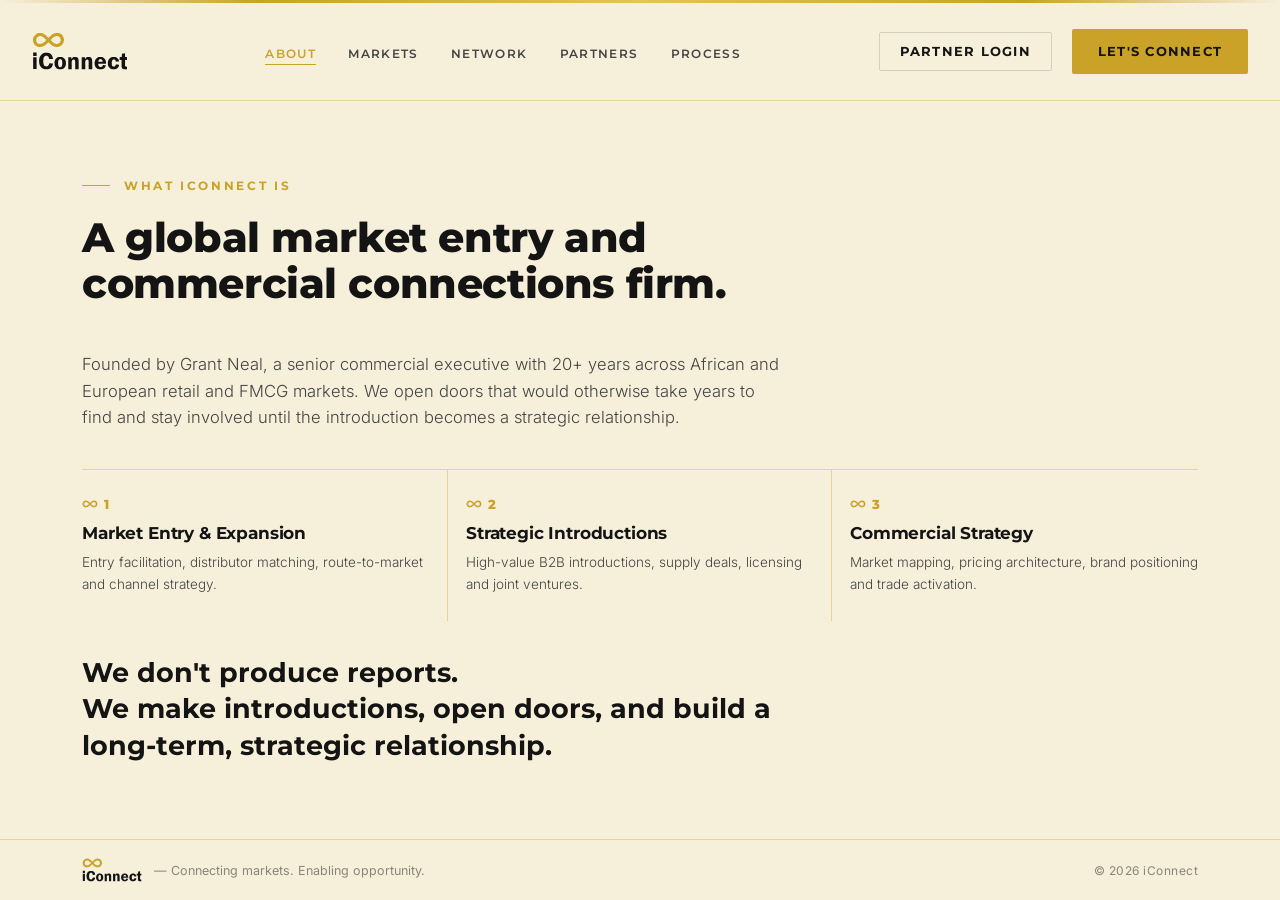
==== commit dc245c47: "Add Partner Portal: login, company details, agreement signing, admin view - portal-login, portal and" ====
--- a/about.html
+++ b/about.html
@@ -9,7 +9,7 @@
 <link rel="preconnect" href="https://fonts.googleapis.com">
 <link rel="preconnect" href="https://fonts.gstatic.com" crossorigin>
 <link href="https://fonts.googleapis.com/css2?family=Inter:wght@300;400;500;600&family=Montserrat:wght@600;700;800;900&display=swap" rel="stylesheet">
-<link rel="stylesheet" href="styles.css?v=39">
+<link rel="stylesheet" href="styles.css?v=49">
 </head>
 <body class="bg-cream">
 <svg style="position:absolute;width:0;height:0;overflow:hidden;" aria-hidden="true"><symbol id="icon-logo-lockup" viewBox="0 0 306.0 122.8"><path class="logo-icon-fill" d="M 22.5,3.3 C 22.4,3.5 22.3,3.5 21,3.5 C 19.7,3.5 19.5,3.6 19.4,3.8 C 19.3,4 19.1,4.1 18.8,4.1 C 18.6,4.1 18.4,4.1 18.3,4.3 C 18.2,4.5 18,4.6 17.5,4.6 C 17,4.6 16.8,4.6 16.7,4.8 C 16.6,5 16.5,5.1 16.2,5.1 C 16,5.1 15.8,5.2 15.7,5.4 C 15.6,5.5 15.4,5.6 15.2,5.6 C 14.9,5.6 14.7,5.8 14.4,6.2 C 14.1,6.5 13.8,6.7 13.6,6.7 C 13.4,6.7 13.1,6.9 12.8,7.2 C 12.5,7.5 12.2,7.8 12,7.8 C 11.6,7.8 7.2,12.1 7.2,12.5 C 7.2,12.7 7,13 6.7,13.3 C 6.3,13.6 6.2,13.9 6.2,14.1 C 6.2,14.3 6.1,14.5 5.9,14.6 C 5.7,14.7 5.6,14.9 5.6,15.2 C 5.6,15.4 5.5,15.6 5.4,15.7 C 5.2,15.8 5.1,16 5.1,16.2 C 5.1,16.5 5,16.6 4.8,16.7 C 4.7,16.8 4.6,17 4.6,17.3 C 4.6,17.5 4.5,17.7 4.3,17.8 C 4.1,17.9 4.1,18.1 4.1,18.6 C 4.1,19.1 4,19.3 3.8,19.4 C 3.6,19.5 3.5,19.7 3.5,21 C 3.5,22.3 3.5,22.4 3.3,22.5 C 3,22.7 3,22.8 3,25.5 C 3,28.1 3,28.2 3.3,28.4 C 3.5,28.5 3.5,28.6 3.5,30.2 C 3.5,31.8 3.6,31.9 3.8,32.1 C 4,32.2 4.1,32.3 4.1,32.8 C 4.1,33.4 4.1,33.5 4.3,33.6 C 4.5,33.7 4.6,33.9 4.6,34.4 C 4.6,34.9 4.6,35.1 4.8,35.2 C 5,35.3 5.1,35.5 5.1,35.8 C 5.1,36 5.2,36.2 5.4,36.3 C 5.5,36.4 5.6,36.6 5.6,36.8 C 5.6,37.1 5.7,37.2 5.9,37.3 C 6.1,37.4 6.2,37.6 6.2,37.8 C 6.2,38.1 6.3,38.3 6.7,38.7 C 7,38.9 7.2,39.2 7.2,39.4 C 7.2,39.8 11.1,43.7 11.5,43.7 C 11.7,43.7 12,43.9 12.2,44.2 C 12.6,44.6 12.8,44.7 13.1,44.7 C 13.3,44.7 13.5,44.8 13.6,45 C 13.7,45.2 13.8,45.3 14.1,45.3 C 14.3,45.3 14.5,45.4 14.6,45.5 C 14.7,45.7 14.9,45.8 15.1,45.8 C 15.4,45.8 15.6,45.9 15.9,46.3 C 16.4,46.8 16.4,46.8 17.3,46.8 C 18,46.8 18.2,46.9 18.3,47.1 C 18.4,47.3 18.6,47.4 19.4,47.4 C 20.2,47.4 20.3,47.4 20.4,47.6 C 20.6,47.9 20.7,47.9 22.3,47.9 C 23.9,47.9 24,47.9 24.1,48.2 C 24.2,48.4 24.4,48.4 24.9,48.4 C 25.4,48.4 25.6,48.4 25.7,48.2 C 25.8,47.9 26,47.9 27.3,47.9 C 28.6,47.9 28.8,47.9 28.9,47.6 C 29,47.4 29.2,47.4 30.2,47.4 C 31.3,47.4 31.4,47.3 31.5,47.1 C 31.6,46.9 31.8,46.8 32.6,46.8 C 33.4,46.8 33.5,46.8 33.6,46.6 C 33.7,46.4 33.9,46.3 34.2,46.3 C 34.4,46.3 34.6,46.2 34.7,46.1 C 34.8,45.9 35,45.8 35.2,45.8 C 35.5,45.8 35.7,45.7 35.8,45.5 C 35.8,45.4 36,45.3 36.3,45.3 C 36.5,45.3 36.7,45.2 36.8,45 C 36.9,44.8 37.1,44.7 37.3,44.7 C 37.6,44.7 37.8,44.6 38.1,44.2 C 38.5,43.7 38.7,43.7 39.2,43.7 C 39.7,43.7 39.8,43.6 40.5,42.9 C 41,42.4 41.4,42.1 41.6,42.1 C 41.7,42.1 42.2,41.7 42.9,41 C 43.5,40.4 44,40 44.2,40 C 44.4,40 45.7,38.8 48.2,36.3 C 50.6,33.8 51.9,32.6 52.1,32.6 C 52.3,32.6 53.1,33.3 54.5,34.7 C 56.1,36.3 56.7,36.8 57,36.8 C 57.3,36.9 57.4,36.9 57.4,37.3 C 57.5,37.7 57.5,37.8 57.9,37.8 C 58.1,37.9 58.7,38.3 60.1,39.7 C 61.3,41 62,41.6 62.2,41.6 C 62.4,41.6 62.7,41.9 63.2,42.4 C 63.8,42.9 64.1,43.1 64.3,43.1 C 64.5,43.1 64.7,43.3 64.8,43.4 C 64.9,43.6 65.1,43.7 65.3,43.7 C 65.6,43.7 65.8,43.8 66.1,44.2 C 66.5,44.6 66.7,44.7 66.9,44.7 C 67.2,44.7 67.4,44.8 67.5,45 C 67.5,45.2 67.7,45.3 68,45.3 C 68.2,45.3 68.4,45.4 68.5,45.5 C 68.6,45.7 68.8,45.8 69,45.8 C 69.3,45.8 69.5,45.9 69.6,46.1 C 69.7,46.2 69.8,46.3 70.1,46.3 C 70.3,46.3 70.5,46.4 70.6,46.6 C 70.7,46.8 70.9,46.8 71.7,46.8 C 72.5,46.8 72.6,46.9 72.7,47.1 C 72.9,47.3 73,47.4 73.8,47.4 C 74.6,47.4 74.7,47.4 74.8,47.6 C 75,47.9 75.1,47.9 78.8,47.9 C 82.5,47.9 82.6,47.9 82.8,47.6 C 82.9,47.4 83,47.4 83.8,47.4 C 84.6,47.4 84.8,47.3 84.9,47.1 C 85,46.9 85.2,46.8 85.9,46.8 C 86.7,46.8 86.9,46.8 87,46.6 C 87.1,46.4 87.3,46.3 87.5,46.3 C 87.8,46.3 88,46.2 88.1,46.1 C 88.1,45.9 88.3,45.8 88.6,45.8 C 88.8,45.8 89,45.7 89.1,45.5 C 89.2,45.4 89.4,45.3 89.6,45.3 C 89.9,45.3 90.1,45.2 90.2,45 C 90.3,44.8 90.4,44.7 90.7,44.7 C 90.9,44.7 91.2,44.6 91.5,44.2 C 91.8,43.9 92.1,43.7 92.3,43.7 C 92.7,43.7 97.6,38.8 97.6,38.4 C 97.6,38.2 97.8,37.9 98.1,37.6 C 98.5,37.3 98.6,37 98.6,36.8 C 98.6,36.6 98.7,36.4 98.9,36.3 C 99.1,36.2 99.1,36 99.1,35.8 C 99.1,35.5 99.2,35.3 99.4,35.2 C 99.6,35.1 99.7,34.9 99.7,34.7 C 99.7,34.4 99.8,34.3 99.9,34.2 C 100.2,34.1 100.2,33.9 100.2,33.4 C 100.2,32.9 100.3,32.7 100.5,32.6 C 100.7,32.5 100.7,32.3 100.7,31.5 C 100.7,30.7 100.8,30.6 101,30.5 C 101.2,30.4 101.3,30.2 101.3,29.7 C 101.3,29.2 101.3,29 101.5,28.9 C 101.8,28.8 101.8,28.6 101.8,25.5 C 101.8,22.3 101.8,22.2 101.5,22 C 101.3,21.9 101.3,21.7 101.3,20.7 C 101.3,19.7 101.2,19.5 101,19.4 C 100.8,19.3 100.7,19.1 100.7,18.8 C 100.7,18.6 100.6,18.4 100.5,18.3 C 100.2,18.2 100.2,18 100.2,17.3 C 100.2,16.5 100.2,16.3 99.9,16.2 C 99.8,16.1 99.7,15.9 99.7,15.7 C 99.7,15.4 99.6,15.2 99.4,15.2 C 99.2,15.1 99.1,14.9 99.1,14.6 C 99.1,14.4 99.1,14.2 98.9,14.1 C 98.7,14 98.6,13.8 98.6,13.6 C 98.6,13.3 98.5,13.1 98.4,13 C 98.2,13 98.1,12.8 98.1,12.6 C 98.1,12.3 97.9,12 97.3,11.5 C 96.8,11 96.5,10.6 96.5,10.4 C 96.5,10 94.8,8.3 94.4,8.3 C 94.2,8.3 93.8,8 93.3,7.5 C 92.8,7 92.5,6.7 92.3,6.7 C 92.1,6.7 91.8,6.5 91.5,6.2 C 91.2,5.8 90.9,5.6 90.7,5.6 C 90.4,5.6 90.3,5.5 90.2,5.4 C 90.1,5.2 89.9,5.1 89.4,5.1 C 88.9,5.1 88.7,5.1 88.6,4.8 C 88.5,4.7 88.3,4.6 88.1,4.6 C 87.8,4.6 87.6,4.5 87.5,4.3 C 87.4,4.1 87.2,4.1 87,4.1 C 86.7,4.1 86.6,4 86.5,3.8 C 86.3,3.6 86.2,3.5 84.6,3.5 C 83,3.5 82.9,3.5 82.8,3.3 C 82.6,3 82.5,3 79.6,3 C 76.7,3 76.6,3 76.4,3.3 C 76.3,3.5 76.2,3.5 74.8,3.5 C 73.5,3.5 73.4,3.6 73.3,3.8 C 73.2,4 73,4.1 72.7,4.1 C 72.5,4.1 72.3,4.1 72.2,4.3 C 72.1,4.5 71.9,4.6 71.4,4.6 C 70.9,4.6 70.7,4.6 70.6,4.8 C 70.5,5.1 70.3,5.1 69.8,5.1 C 69.3,5.1 69.1,5.2 69,5.4 C 68.9,5.5 68.8,5.6 68.5,5.6 C 68.3,5.6 68,5.8 67.7,6.2 C 67.3,6.6 67.2,6.7 66.7,6.7 C 66.1,6.7 66,6.8 65.6,7.2 C 65.3,7.6 65,7.8 64.8,7.8 C 64.6,7.8 64.3,7.9 64,8.3 C 63.7,8.6 63.4,8.8 63.3,8.8 C 63,8.8 62.6,9.1 61.9,9.9 C 61.3,10.5 60.8,10.9 60.6,10.9 C 60.4,10.9 59.4,11.9 57.4,13.8 C 55.2,16 54.5,16.7 54.2,16.8 C 53.9,16.8 53.8,16.9 53.7,17.2 C 53.7,17.4 53.5,17.8 53.1,18.2 L 52.4,18.9 L 48.7,15.2 C 46.2,12.6 44.9,11.5 44.7,11.5 C 44.5,11.5 44,11 43.1,10.1 C 42.2,9.2 41.8,8.8 41.5,8.8 C 41.3,8.8 41.1,8.7 41,8.5 C 41,8.4 40.8,8.3 40.6,8.3 C 40.3,8.3 40,8.1 39.5,7.5 C 38.9,6.9 38.6,6.7 38.3,6.7 C 38.1,6.7 37.9,6.6 37.9,6.4 C 37.8,6.3 37.6,6.2 37.3,6.2 C 37.1,6.2 36.9,6.1 36.8,5.9 C 36.7,5.7 36.5,5.6 36.3,5.6 C 36,5.6 35.8,5.5 35.8,5.4 C 35.7,5.2 35.5,5.1 35.2,5.1 C 35,5.1 34.8,5 34.7,4.8 C 34.6,4.6 34.4,4.6 33.9,4.6 C 33.4,4.6 33.2,4.5 33.1,4.3 C 33,4.1 32.8,4.1 32.6,4.1 C 32.3,4.1 32.1,4 32.1,3.8 C 31.9,3.6 31.8,3.5 30.2,3.5 C 28.6,3.5 28.5,3.5 28.4,3.3 C 28.2,3 28.1,3 25.5,3 C 22.8,3 22.7,3 22.5,3.3 M 28.4,13.3 C 28.5,13.5 28.6,13.6 29.7,13.6 C 30.7,13.6 30.9,13.6 31,13.8 C 31.1,14 31.3,14.1 31.5,14.1 C 31.8,14.1 32,14.2 32.1,14.4 C 32.1,14.5 32.3,14.6 32.6,14.6 C 32.8,14.6 33,14.7 33.1,14.9 C 33.2,15 33.4,15.2 33.6,15.2 C 33.9,15.2 34.1,15.3 34.4,15.7 C 34.7,16 35,16.2 35.2,16.2 C 35.4,16.2 35.7,16.4 36,16.7 C 36.3,17.1 36.6,17.3 36.8,17.3 C 37,17.3 38,18.1 40.2,20.4 C 42.3,22.5 43.5,23.6 43.7,23.6 C 43.8,23.6 44.2,23.9 44.6,24.3 C 45.2,24.8 45.3,25 45.3,25.5 C 45.3,26 45.2,26.1 42,29.3 C 39.6,31.6 38.6,32.6 38.4,32.6 C 38.2,32.6 37.9,32.8 37.6,33.1 C 37.3,33.4 37,33.6 36.8,33.6 C 36.6,33.6 36.3,33.9 35.8,34.4 C 35.2,35 34.9,35.2 34.6,35.2 C 34.4,35.2 34.2,35.3 34.2,35.5 C 34.1,35.7 33.9,35.8 33.6,35.8 C 33.4,35.8 33.2,35.8 33.1,36 C 33,36.2 32.8,36.3 32.6,36.3 C 32.3,36.3 32.1,36.4 32.1,36.5 C 32,36.8 31.8,36.8 31.3,36.8 C 30.7,36.8 30.6,36.9 30.5,37.1 C 30.4,37.2 30.2,37.3 29.9,37.3 C 29.7,37.3 29.5,37.4 29.4,37.6 C 29.3,37.9 29.1,37.9 25.5,37.9 C 21.8,37.9 21.6,37.9 21.5,37.6 C 21.4,37.4 21.2,37.3 21,37.3 C 20.7,37.3 20.5,37.2 20.4,37.1 C 20.3,36.9 20.2,36.8 19.9,36.8 C 19.7,36.8 19.5,36.7 19.4,36.5 C 19.3,36.4 19.1,36.3 18.9,36.3 C 18.4,36.3 15.2,33 15.2,32.5 C 15.2,32.3 15,32.1 14.9,32.1 C 14.7,32 14.6,31.8 14.6,31.5 C 14.6,31.3 14.5,31.1 14.4,31 C 14.1,30.9 14.1,30.7 14.1,29.9 C 14.1,29.2 14.1,29 13.8,28.9 C 13.6,28.8 13.6,28.6 13.6,25.7 C 13.6,22.8 13.6,22.7 13.8,22.5 C 14.1,22.4 14.1,22.3 14.1,21.5 C 14.1,20.7 14.1,20.6 14.4,20.4 C 14.5,20.3 14.6,20.2 14.6,19.9 C 14.6,19.7 14.8,19.4 15.2,19.1 C 15.5,18.8 15.7,18.5 15.7,18.3 C 15.7,17.9 18.5,15.2 18.9,15.2 C 19.1,15.2 19.4,14.9 19.6,14.6 C 20.1,14.1 20.2,14.1 20.7,14.1 C 21.2,14.1 21.4,14 21.5,13.8 C 21.6,13.6 21.8,13.6 22.5,13.6 C 23.3,13.6 23.5,13.5 23.6,13.3 C 23.7,13.1 23.9,13 26,13 C 28.1,13 28.2,13.1 28.4,13.3 M 81.7,13.3 C 81.8,13.5 82,13.6 82.8,13.6 C 83.6,13.6 83.7,13.6 83.8,13.8 C 83.9,14 84.1,14.1 84.4,14.1 C 84.6,14.1 84.8,14.2 84.9,14.4 C 85,14.5 85.2,14.6 85.4,14.6 C 85.7,14.6 85.8,14.7 85.9,14.9 C 86,15 86.2,15.2 86.4,15.2 C 86.9,15.2 88.6,16.9 88.6,17.3 C 88.6,17.5 88.8,17.8 89.1,18.1 C 89.5,18.4 89.6,18.6 89.6,18.9 C 89.6,19.1 89.7,19.3 89.9,19.4 C 90.1,19.5 90.2,19.7 90.2,20.2 C 90.2,20.7 90.2,20.9 90.4,21 C 90.6,21.1 90.7,21.2 90.7,21.8 C 90.7,22.3 90.7,22.4 91,22.5 C 91.2,22.7 91.2,22.8 91.2,25.5 C 91.2,28.1 91.2,28.2 91,28.4 C 90.8,28.5 90.7,28.6 90.7,28.9 C 90.7,29.1 90.6,29.3 90.4,29.4 C 90.2,29.5 90.2,29.7 90.2,30.5 C 90.2,31.3 90.1,31.4 89.9,31.5 C 89.7,31.6 89.6,31.8 89.6,32 C 89.6,32.4 86.4,35.8 85.9,35.8 C 85.7,35.8 85.4,36 85.1,36.3 C 84.7,36.8 84.6,36.8 84.1,36.8 C 83.6,36.8 83.4,36.9 83.3,37.1 C 83.2,37.2 83,37.3 82.8,37.3 C 82.5,37.3 82.3,37.4 82.2,37.6 C 82.1,37.9 82,37.9 78.5,37.9 C 75.1,37.9 75,37.9 74.8,37.6 C 74.8,37.4 74.6,37.3 74.3,37.3 C 74.1,37.3 73.9,37.2 73.8,37.1 C 73.7,36.9 73.5,36.8 73,36.8 C 72.5,36.8 72.3,36.8 72.2,36.5 C 72.1,36.4 71.9,36.3 71.7,36.3 C 71.5,36.3 71.2,36.1 70.9,35.8 C 70.6,35.4 70.3,35.2 70.1,35.2 C 69.8,35.2 69.7,35.1 69.6,35 C 69.5,34.8 69.3,34.7 69.1,34.7 C 68.8,34.7 68.5,34.4 67.7,33.6 C 67.1,33 66.6,32.6 66.4,32.6 C 66.2,32.6 65,31.4 62.6,29 L 59,25.5 L 62.3,22.2 C 64.5,19.9 65.7,18.8 65.9,18.8 C 66.1,18.8 66.5,18.5 67.2,17.8 C 67.9,17 68.3,16.7 68.6,16.7 C 68.8,16.7 69,16.6 69,16.5 C 69.1,16.3 69.3,16.2 69.5,16.2 C 69.8,16.2 70,16 70.4,15.7 C 70.7,15.3 70.9,15.2 71.2,15.2 C 71.4,15.2 71.6,15 71.7,14.9 C 71.8,14.7 72,14.6 72.2,14.6 C 72.5,14.6 72.6,14.5 72.7,14.4 C 72.8,14.1 73,14.1 73.5,14.1 C 74,14.1 74.2,14 74.3,13.8 C 74.4,13.6 74.6,13.6 75.4,13.6 C 76.2,13.6 76.3,13.5 76.4,13.3 C 76.6,13.1 76.7,13 79.1,13 C 81.4,13 81.6,13.1 81.7,13.3"/><path d="M 3.6,65.5 C 3.6,65.6 3.5,68.1 3.6,71 L 3.6,76.4 L 9.1,76.4 L 14.6,76.4 L 14.6,70.9 L 14.6,65.4 L 9.1,65.4 C 4.8,65.3 3.6,65.4 3.6,65.5 M 41.6,66.1 C 41.4,66.4 41.3,66.4 40.2,66.4 C 39.2,66.4 39,66.4 38.9,66.7 C 38.8,66.9 38.6,66.9 38.1,66.9 C 37.6,66.9 37.4,67 37.3,67.2 C 37.2,67.4 37.1,67.5 36.8,67.5 C 36.6,67.5 36.4,67.5 36.3,67.7 C 36.2,67.9 36,68 35.8,68 C 35.5,68 35.3,68.1 35.2,68.2 C 35.1,68.4 34.9,68.5 34.7,68.5 C 34.4,68.5 34.3,68.6 34.2,68.8 C 34.1,68.9 33.9,69 33.7,69 C 33.4,69 33.1,69.3 32.6,69.8 C 32.1,70.3 31.7,70.6 31.5,70.6 C 31.2,70.6 28.4,73.4 28.4,73.8 C 28.4,74 28,74.4 27.6,74.8 C 27,75.4 26.8,75.7 26.8,76 C 26.8,76.2 26.7,76.4 26.5,76.4 C 26.3,76.5 26.2,76.7 26.2,77 C 26.2,77.2 26.2,77.4 26,77.5 C 25.8,77.6 25.7,77.8 25.7,78 C 25.7,78.3 25.6,78.5 25.5,78.5 C 25.3,78.6 25.2,78.8 25.2,79.1 C 25.2,79.3 25.1,79.5 24.9,79.6 C 24.8,79.7 24.7,79.9 24.7,80.1 C 24.7,80.4 24.6,80.6 24.4,80.7 C 24.2,80.8 24.1,80.9 24.1,81.5 C 24.1,82 24.1,82.1 23.9,82.2 C 23.6,82.4 23.6,82.5 23.6,83.3 C 23.6,84.1 23.6,84.2 23.3,84.4 C 23.1,84.5 23.1,84.6 23.1,85.7 C 23.1,86.7 23,86.9 22.8,87 C 22.6,87.1 22.5,87.3 22.5,92.5 C 22.5,97.8 22.6,98 22.8,98.1 C 23,98.2 23.1,98.4 23.1,99.7 C 23.1,101 23.1,101.1 23.3,101.3 C 23.6,101.4 23.6,101.5 23.6,102.3 C 23.6,103.1 23.6,103.3 23.9,103.4 C 24.1,103.5 24.1,103.7 24.1,104.2 C 24.1,104.7 24.2,104.9 24.4,105 C 24.6,105.1 24.7,105.2 24.7,105.5 C 24.7,105.7 24.8,105.9 24.9,106 C 25.1,106.1 25.2,106.3 25.2,106.5 C 25.2,106.8 25.3,107 25.5,107.1 C 25.6,107.2 25.7,107.3 25.7,107.6 C 25.7,107.9 25.8,108 26,108.1 C 26.1,108.2 26.2,108.4 26.2,108.6 C 26.2,108.9 26.4,109.1 26.8,109.4 C 27.1,109.7 27.3,110 27.3,110.2 C 27.3,110.4 27.6,110.8 28.1,111.3 C 28.6,111.8 28.9,112.2 28.9,112.4 C 28.9,112.7 29.6,113.4 29.9,113.4 C 30.1,113.4 30.6,113.8 31.3,114.5 C 32,115.2 32.4,115.5 32.6,115.5 C 32.8,115.5 33.1,115.7 33.4,116.1 C 33.7,116.4 33.9,116.6 34.2,116.6 C 34.4,116.6 34.6,116.7 34.7,116.8 C 34.8,117 35,117.1 35.2,117.1 C 35.5,117.1 35.7,117.2 35.8,117.4 C 35.8,117.5 36,117.6 36.3,117.6 C 36.5,117.6 36.7,117.7 36.8,117.9 C 36.9,118.1 37.1,118.2 37.6,118.2 C 38.1,118.2 38.3,118.2 38.4,118.4 C 38.5,118.7 38.7,118.7 39.5,118.7 C 40.2,118.7 40.4,118.7 40.5,119 C 40.6,119.2 40.8,119.2 45.5,119.2 C 50.3,119.2 50.4,119.2 50.5,119 C 50.7,118.7 50.8,118.7 51.6,118.7 C 52.4,118.7 52.5,118.7 52.7,118.4 C 52.8,118.2 52.9,118.2 53.5,118.2 C 54,118.2 54.1,118.1 54.2,117.9 C 54.3,117.7 54.5,117.6 54.8,117.6 C 55,117.6 55.2,117.5 55.3,117.4 C 55.4,117.2 55.6,117.1 56.1,117.1 C 56.6,117.1 56.7,117.1 57.1,116.6 C 57.5,116.2 57.7,116.1 57.9,116.1 C 58.2,116.1 58.4,115.9 58.7,115.5 C 59,115.2 59.3,115 59.5,115 C 59.9,115 62.2,112.7 62.2,112.3 C 62.2,112.2 62.5,111.8 63,111.3 C 63.5,110.8 63.8,110.4 63.8,110.2 C 63.8,110 63.9,109.8 64,109.7 C 64.2,109.6 64.3,109.4 64.3,109.2 C 64.3,108.9 64.4,108.7 64.5,108.7 C 64.7,108.6 64.8,108.4 64.8,108.1 C 64.8,107.9 64.9,107.7 65.1,107.6 C 65.3,107.5 65.3,107.3 65.3,106.8 C 65.3,106.3 65.4,106.1 65.6,106 C 65.8,105.9 65.9,105.7 65.9,105.2 C 65.9,104.7 65.9,104.5 66.1,104.4 C 66.4,104.3 66.4,104.2 66.4,103.1 C 66.4,102.1 66.4,101.9 66.7,101.8 C 66.9,101.7 66.9,101.5 66.9,101.2 C 66.9,100.8 66.8,100.8 66.2,100.8 C 65.6,100.7 65.4,100.7 65.3,100.5 C 65.2,100.2 65,100.2 60.8,100.2 C 56.6,100.2 56.5,100.2 56.4,99.9 C 56.2,99.7 56.1,99.7 55.8,99.7 C 55.4,99.7 55.4,99.8 55.3,100.2 C 55.3,100.4 55.2,100.7 55,100.7 C 54.8,100.8 54.8,101 54.8,101.5 C 54.8,102 54.7,102.2 54.5,102.3 C 54.3,102.4 54.2,102.6 54.2,103.1 C 54.2,103.6 54.2,103.8 54,103.9 C 53.8,104 53.7,104.2 53.7,104.4 C 53.7,104.7 53.6,104.9 53.5,105 C 53.3,105 53.2,105.2 53.2,105.4 C 53.2,105.9 50.4,108.7 50,108.7 C 49.8,108.7 49.6,108.8 49.5,108.9 C 49.4,109.1 49.2,109.2 48.7,109.2 C 48.2,109.2 48,109.2 47.9,109.4 C 47.8,109.7 47.6,109.7 45.8,109.7 C 44,109.7 43.8,109.7 43.7,109.4 C 43.6,109.2 43.4,109.2 42.9,109.2 C 42.4,109.2 42.2,109.1 42.1,108.9 C 42,108.7 41.8,108.7 41.6,108.7 C 41.3,108.7 41.1,108.6 41,108.4 C 41,108.2 40.8,108.1 40.6,108.1 C 40.1,108.1 38.9,106.9 38.9,106.5 C 38.9,106.3 38.7,106 38.4,105.8 C 38,105.4 37.9,105.2 37.9,104.9 C 37.9,104.7 37.8,104.5 37.6,104.4 C 37.4,104.3 37.3,104.2 37.3,103.6 C 37.3,103.1 37.3,103 37.1,102.8 C 36.8,102.7 36.8,102.6 36.8,101.8 C 36.8,101 36.8,100.9 36.5,100.7 C 36.3,100.6 36.3,100.5 36.3,98.9 C 36.3,97.3 36.3,97.2 36,97 C 35.8,96.9 35.8,96.8 35.8,93.1 C 35.8,89.4 35.8,89.2 36,89.1 C 36.3,89 36.3,88.8 36.3,87 C 36.3,85.2 36.3,85 36.5,84.9 C 36.8,84.8 36.8,84.6 36.8,83.8 C 36.8,83 36.8,82.9 37.1,82.8 C 37.2,82.7 37.3,82.5 37.3,82.2 C 37.3,82 37.4,81.8 37.6,81.7 C 37.8,81.6 37.9,81.4 37.9,80.9 C 37.9,80.4 37.9,80.3 38.4,79.9 C 38.7,79.6 38.9,79.3 38.9,79.1 C 38.9,78.7 40.7,77 41.1,77 C 41.3,77 41.5,76.9 41.6,76.7 C 41.7,76.5 41.8,76.4 42.1,76.4 C 42.3,76.4 42.5,76.3 42.6,76.2 C 42.8,75.9 42.9,75.9 45.8,75.9 C 48.7,75.9 48.8,75.9 49,76.2 C 49,76.3 49.2,76.4 49.4,76.4 C 49.9,76.4 52.7,79.2 52.7,79.7 C 52.7,79.9 52.8,80.1 52.9,80.1 C 53.1,80.2 53.2,80.4 53.2,80.9 C 53.2,81.4 53.2,81.6 53.5,81.7 C 53.7,81.8 53.7,82 53.7,82.8 C 53.7,83.6 53.8,83.7 54,83.8 C 54.2,83.9 54.2,84.1 54.3,85.2 L 54.3,86.4 L 58.2,86.4 C 61.9,86.5 62,86.5 62.2,86.2 C 62.3,86 62.5,85.9 64.6,85.9 L 66.9,85.9 L 66.9,85.2 C 66.9,84.6 66.9,84.5 66.7,84.4 C 66.4,84.2 66.4,84.1 66.4,83 C 66.4,82 66.4,81.8 66.1,81.7 C 65.9,81.6 65.9,81.4 65.9,80.7 C 65.9,79.9 65.8,79.7 65.6,79.6 C 65.4,79.5 65.3,79.3 65.3,78.8 C 65.3,78.3 65.3,78.1 65.1,78 C 64.9,77.9 64.8,77.7 64.8,77.5 C 64.8,77.2 64.7,77.1 64.5,77 C 64.4,76.9 64.3,76.7 64.3,76.4 C 64.3,76.2 64.2,76 64,75.9 C 63.8,75.8 63.8,75.6 63.8,75.4 C 63.8,75.1 63.7,74.9 63.5,74.8 C 63.3,74.8 63.2,74.6 63.2,74.4 C 63.2,74.1 63,73.8 62.4,73.3 C 61.9,72.8 61.6,72.4 61.6,72.2 C 61.6,71.8 59.9,70.1 59.5,70.1 C 59.3,70.1 59,69.9 58.7,69.6 C 58.4,69.2 58.2,69 57.9,69 C 57.7,69 57.5,68.9 57.1,68.5 C 56.8,68.1 56.6,68 56.3,68 C 56.1,68 55.9,67.9 55.8,67.7 C 55.7,67.5 55.6,67.5 55,67.5 C 54.5,67.5 54.3,67.4 54.2,67.2 C 54.1,67 54,66.9 53.5,66.9 C 52.9,66.9 52.8,66.9 52.7,66.7 C 52.5,66.4 52.4,66.4 51.1,66.4 C 49.8,66.4 49.6,66.4 49.5,66.1 C 49.4,65.9 49.2,65.9 45.5,65.9 C 41.8,65.9 41.7,65.9 41.6,66.1 M 294.6,68.2 C 294.5,68.5 294.4,68.5 291.4,68.5 C 288.6,68.5 288.4,68.5 288.3,68.8 C 288.2,68.9 288,69 287.8,69 C 287.6,69 287.3,69.2 287.1,69.4 L 286.7,69.8 L 286.7,73.1 C 286.7,76.1 286.7,76.3 286.4,76.4 C 286.2,76.6 286.2,76.7 286.1,78.3 L 286.1,80.1 L 282.7,80.1 L 279.4,80.2 L 279.4,84.6 L 279.4,89 L 282.5,89.1 L 285.6,89.2 L 285.6,100.4 C 285.6,111.5 285.6,111.7 285.9,111.8 C 286.1,111.9 286.2,112.1 286.2,112.6 C 286.2,113.1 286.2,113.3 286.4,113.4 C 286.6,113.5 286.7,113.7 286.7,114.2 C 286.7,114.7 286.7,114.9 287.2,115.3 C 287.5,115.6 287.7,115.8 287.7,116 C 287.7,116.4 288.4,117.1 288.8,117.1 C 289,117.1 289.3,117.3 289.6,117.6 C 290,118.1 290.1,118.2 290.7,118.2 C 291.2,118.2 291.3,118.2 291.4,118.4 C 291.5,118.6 291.7,118.7 292.2,118.7 C 292.8,118.7 292.9,118.7 293,119 C 293.2,119.2 293.3,119.2 295.1,119.2 C 297,119.2 297.1,119.2 297.3,119.5 C 297.5,119.9 298.6,119.9 298.8,119.5 C 299,119.2 299.1,119.2 301,119.2 L 303,119.2 L 303,115 L 303,110.8 L 301.8,110.8 C 300.7,110.8 300.5,110.7 300.4,110.5 C 300.3,110.3 300.1,110.2 299.4,110.2 C 298.6,110.2 298.6,110.2 297.9,109.6 C 297.5,109.1 297.3,108.8 297.3,108.6 C 297.3,108.4 297.1,108.2 297,108.1 C 296.7,108 296.7,107.9 296.8,98.6 L 296.8,89.2 L 299.9,89.1 L 303,89 L 303,84.6 L 303,80.2 L 299.9,80.1 L 296.8,80.1 L 296.7,74.1 L 296.7,68 L 295.7,68 C 294.9,68 294.7,68 294.6,68.2 M 84.9,79.9 C 84.8,80.1 84.6,80.1 84.1,80.1 C 83.6,80.1 83.4,80.2 83.3,80.4 C 83.2,80.6 83,80.7 82.5,80.7 C 82,80.7 81.8,80.7 81.7,80.9 C 81.6,81.1 81.4,81.2 81.2,81.2 C 81,81.2 80.7,81.3 80.4,81.7 C 80.1,82 79.8,82.2 79.6,82.2 C 79.2,82.2 74.8,86.6 74.8,87.1 C 74.8,87.2 74.7,87.4 74.6,87.5 C 74.4,87.6 74.3,87.8 74.3,88 C 74.3,88.3 74.2,88.5 73.8,88.8 C 73.3,89.3 73.3,89.4 73.3,89.9 C 73.3,90.4 73.2,90.6 73,90.7 C 72.8,90.8 72.7,91 72.7,91.5 C 72.7,92 72.7,92.2 72.5,92.3 C 72.2,92.4 72.2,92.6 72.2,93.3 C 72.2,94.1 72.2,94.3 71.9,94.4 C 71.7,94.5 71.7,94.7 71.7,99.1 C 71.7,103.6 71.7,103.8 71.9,103.9 C 72.2,104 72.2,104.2 72.2,105.2 C 72.2,106.3 72.2,106.4 72.5,106.5 C 72.7,106.6 72.7,106.8 72.7,107.3 C 72.7,107.9 72.8,108 73,108.1 C 73.2,108.2 73.3,108.4 73.3,108.7 C 73.3,108.9 73.4,109.1 73.5,109.2 C 73.7,109.3 73.8,109.5 73.8,109.7 C 73.8,110 73.9,110.1 74.1,110.2 C 74.2,110.3 74.3,110.5 74.3,110.8 C 74.3,111 74.4,111.2 74.6,111.3 C 74.7,111.4 74.8,111.6 74.8,111.8 C 74.8,112.2 79.7,117.1 80.2,117.1 C 80.4,117.1 80.6,117.2 80.7,117.4 C 80.8,117.5 80.9,117.6 81.2,117.6 C 81.4,117.6 81.6,117.7 81.7,117.9 C 81.8,118.1 82,118.2 82.5,118.2 C 83,118.2 83.2,118.2 83.3,118.4 C 83.4,118.6 83.6,118.7 84.1,118.7 C 84.6,118.7 84.8,118.7 84.9,119 C 85,119.2 85.2,119.2 89.6,119.2 C 94.1,119.2 94.3,119.2 94.4,119 C 94.5,118.7 94.7,118.7 95.2,118.7 C 95.7,118.7 95.9,118.6 96,118.4 C 96.1,118.2 96.3,118.2 96.8,118.2 C 97.3,118.2 97.5,118.1 97.6,117.9 C 97.7,117.7 97.8,117.6 98.1,117.6 C 98.3,117.6 98.5,117.5 98.6,117.4 C 98.7,117.2 98.9,117.1 99.1,117.1 C 99.4,117.1 99.6,117 99.9,116.6 C 100.2,116.3 100.5,116.1 100.7,116.1 C 101.1,116.1 103.9,113.3 103.9,112.9 C 103.9,112.7 104.2,112.3 104.7,111.8 C 105.3,111.3 105.5,111 105.5,110.7 C 105.5,110.5 105.6,110.3 105.8,110.2 C 105.9,110.1 106,110 106,109.7 C 106,109.5 106.1,109.3 106.3,109.2 C 106.5,109.1 106.5,108.9 106.5,108.7 C 106.5,108.4 106.6,108.2 106.8,108.1 C 107,108 107.1,107.9 107.1,107.3 C 107.1,106.8 107.1,106.6 107.3,106.5 C 107.6,106.4 107.6,106.3 107.6,105.5 C 107.6,104.7 107.6,104.5 107.9,104.4 C 108.1,104.3 108.1,104.2 108.1,99.7 C 108.1,95.2 108.1,95.1 107.9,94.9 C 107.6,94.8 107.6,94.6 107.6,93.9 C 107.6,93.1 107.6,92.9 107.3,92.8 C 107.1,92.7 107.1,92.5 107.1,92 C 107.1,91.5 107,91.3 106.8,91.2 C 106.6,91.1 106.5,90.9 106.5,90.4 C 106.5,89.9 106.5,89.7 106.3,89.6 C 106.1,89.5 106,89.4 106,89.1 C 106,88.9 105.9,88.7 105.8,88.6 C 105.6,88.5 105.5,88.3 105.5,88.1 C 105.5,87.8 105.3,87.6 105,87.3 C 104.6,87 104.4,86.7 104.4,86.5 C 104.4,86.1 101.1,82.8 100.7,82.8 C 100.5,82.8 100.2,82.6 99.9,82.2 C 99.6,81.9 99.4,81.7 99.1,81.7 C 98.9,81.7 98.7,81.6 98.6,81.5 C 98.5,81.3 98.3,81.2 98.1,81.2 C 97.8,81.2 97.7,81.1 97.6,80.9 C 97.5,80.7 97.3,80.7 96.8,80.7 C 96.3,80.7 96.1,80.6 96,80.4 C 95.9,80.2 95.7,80.1 95.2,80.1 C 94.7,80.1 94.5,80.1 94.4,79.9 C 94.3,79.6 94.1,79.6 89.6,79.6 C 85.2,79.6 85,79.6 84.9,79.9 M 90.7,86.7 C 90.8,86.9 91,87 91.5,87 C 92,87 92.2,87.1 92.3,87.3 C 92.4,87.4 92.6,87.5 92.8,87.5 C 93.2,87.5 94.9,89.2 94.9,89.7 C 94.9,89.9 95,90.1 95.2,90.2 C 95.4,90.3 95.4,90.4 95.4,91 C 95.4,91.5 95.5,91.6 95.7,91.8 C 96,91.9 96,92 96,93.3 C 96,94.6 96,94.8 96.2,94.9 C 96.5,95.1 96.5,95.2 96.5,99.7 C 96.5,104.2 96.5,104.3 96.2,104.4 C 96,104.5 96,104.7 96,105.8 C 96,106.8 96,107 95.7,107.1 C 95.5,107.2 95.4,107.3 95.4,107.8 C 95.4,108.4 95.4,108.5 94.9,108.9 C 94.6,109.2 94.4,109.5 94.4,109.7 C 94.4,110.1 93.2,111.3 92.8,111.3 C 92.6,111.3 92.4,111.4 92.3,111.6 C 92.2,111.8 92,111.8 91.5,111.8 C 91,111.8 90.8,111.9 90.7,112.1 C 90.6,112.3 90.4,112.4 89.6,112.4 C 88.9,112.4 88.7,112.3 88.6,112.1 C 88.5,111.9 88.3,111.8 87.8,111.8 C 87.3,111.8 87.2,111.8 86.1,110.6 C 85.2,109.8 84.9,109.4 84.9,109.1 C 84.9,108.9 84.8,108.7 84.6,108.7 C 84.4,108.6 84.4,108.4 84.4,107.9 C 84.4,107.3 84.3,107.2 84.1,107.1 C 83.9,106.9 83.8,106.8 83.8,105.5 C 83.8,104.2 83.8,104 83.6,103.9 C 83.3,103.8 83.3,103.6 83.3,99.1 C 83.3,94.7 83.3,94.5 83.6,94.4 C 83.8,94.3 83.8,94.1 83.8,93.1 C 83.8,92 83.9,91.9 84.1,91.8 C 84.3,91.6 84.4,91.5 84.4,91 C 84.4,90.4 84.4,90.3 84.6,90.2 C 84.8,90.1 84.9,89.9 84.9,89.7 C 84.9,89.5 85.2,89 86.1,88.2 L 87.2,87 L 88.1,87 C 88.8,87 89,87 89.1,86.7 C 89.2,86.5 89.4,86.5 89.9,86.5 C 90.4,86.5 90.6,86.5 90.7,86.7 M 133.5,79.9 C 133.4,80.1 133.2,80.1 132.7,80.1 C 132.2,80.1 132,80.2 131.9,80.4 C 131.8,80.6 131.6,80.7 131.4,80.7 C 131.1,80.7 130.9,80.8 130.8,80.9 C 130.8,81.1 130.6,81.2 130.4,81.2 C 129.9,81.2 128.2,82.9 128.2,83.3 C 128.2,83.5 127.9,83.9 127.4,84.3 C 126.9,84.9 126.6,85.2 126.6,85.5 C 126.6,85.8 126.5,85.9 126.1,85.9 L 125.6,85.9 L 125.6,83 L 125.5,80.2 L 120.5,80.2 L 115.6,80.2 L 115.6,99.4 L 115.6,118.6 L 121.1,118.6 L 126.6,118.6 L 126.6,106.1 C 126.6,93.6 126.6,93.5 126.9,93.3 C 127.1,93.2 127.1,93.1 127.1,92.5 C 127.1,92 127.2,91.9 127.4,91.8 C 127.6,91.7 127.7,91.5 127.7,91.2 C 127.7,91 127.8,90.8 127.9,90.7 C 128.1,90.6 128.2,90.4 128.2,90.2 C 128.2,89.8 128.9,89.1 129.3,89.1 C 129.5,89.1 129.7,89 129.8,88.8 C 129.9,88.7 130.1,88.6 130.3,88.6 C 130.6,88.6 130.8,88.5 130.8,88.3 C 131,88.1 131.1,88.1 132.4,88.1 C 133.7,88.1 133.9,88.1 134,88.3 C 134.1,88.5 134.3,88.6 134.5,88.6 C 134.8,88.6 135,88.7 135.1,88.8 C 135.2,89 135.4,89.1 135.6,89.1 C 136,89.2 136.1,89.2 136.1,89.6 C 136.1,89.8 136.3,90.1 136.7,90.4 L 137.2,90.9 L 137.2,92.1 C 137.2,93.1 137.2,93.2 137.4,93.3 C 137.7,93.5 137.7,93.6 137.7,106.1 L 137.8,118.6 L 143.3,118.6 L 148.7,118.6 L 148.8,104.5 C 148.8,90.4 148.8,90.3 148.5,90.2 C 148.3,90 148.3,89.9 148.3,88.6 C 148.3,87.3 148.3,87.1 148,87 C 147.8,86.9 147.8,86.7 147.8,86.2 C 147.8,85.7 147.7,85.5 147.5,85.4 C 147.3,85.3 147.2,85.1 147.2,84.9 C 147.2,84.6 147.1,84.4 147,84.4 C 146.8,84.3 146.7,84.1 146.7,83.9 C 146.7,83.4 145,81.7 144.6,81.7 C 144.4,81.7 144.1,81.5 143.8,81.2 C 143.4,80.7 143.3,80.7 142.7,80.7 C 142.2,80.7 142,80.6 141.9,80.4 C 141.8,80.2 141.7,80.1 141.1,80.1 C 140.6,80.1 140.5,80.1 140.4,79.9 C 140.2,79.6 140.1,79.6 136.9,79.6 C 133.8,79.6 133.6,79.6 133.5,79.9 M 176.3,79.9 C 176.2,80 176,80.1 175.7,80.1 C 175.5,80.1 175.3,80.2 175.2,80.4 C 175.1,80.6 174.9,80.7 174.7,80.7 C 174.4,80.7 174.3,80.8 174.2,80.9 C 174.1,81.1 173.9,81.2 173.7,81.2 C 173.3,81.2 171,83.4 171,83.9 C 171,84 170.8,84.3 170.5,84.6 C 170.1,84.9 169.9,85.2 169.9,85.4 C 169.9,85.7 169.3,86.5 169.1,86.5 C 168.9,86.5 168.9,85.7 168.9,83.3 L 168.8,80.2 L 163.6,80.2 L 158.4,80.2 L 158.4,99.4 L 158.4,118.6 L 164.1,118.6 L 169.9,118.6 L 169.9,105.8 C 169.9,93.1 169.9,93 170.2,92.8 C 170.4,92.7 170.5,92.5 170.5,92 C 170.5,91.5 170.5,91.4 171,91 C 171.3,90.7 171.5,90.4 171.5,90.2 C 171.5,89.8 172.2,89.1 172.6,89.1 C 172.8,89.1 173,89 173.1,88.8 C 173.2,88.7 173.4,88.6 173.6,88.6 C 173.9,88.6 174.1,88.5 174.2,88.3 C 174.3,88.1 174.4,88.1 175.7,88.1 C 177.1,88.1 177.2,88.1 177.3,88.3 C 177.4,88.5 177.6,88.6 177.8,88.6 C 178,88.6 178.4,88.9 179.1,89.5 C 179.7,90.2 180,90.5 180,90.7 C 180,90.9 180.1,91.1 180.2,91.2 C 180.5,91.4 180.5,91.5 180.5,105 L 180.6,118.6 L 186.3,118.6 L 192.1,118.6 L 192.1,106.1 C 192.1,93.6 192.1,93.5 191.9,93.3 C 191.6,93.2 191.6,93.1 191.6,90.7 C 191.6,88.3 191.6,88.2 191.3,88.1 C 191.1,87.9 191.1,87.8 191.1,87 C 191.1,86.2 191,86.1 190.8,85.9 C 190.6,85.8 190.5,85.7 190.5,85.4 C 190.5,85.2 190.4,85 190.3,84.9 C 190.1,84.8 190,84.6 190,84.4 C 190,84.1 189.9,83.9 189.7,83.8 C 189.6,83.7 189.5,83.6 189.5,83.4 C 189.5,82.9 188.8,82.2 188.4,82.2 C 188.2,82.2 187.9,82 187.6,81.7 C 187.3,81.3 187.1,81.2 186.8,81.2 C 186.6,81.2 186.4,81.1 186.3,80.9 C 186.2,80.8 186,80.7 185.8,80.7 C 185.5,80.7 185.4,80.6 185.3,80.4 C 185.2,80.2 185,80.1 184.5,80.1 C 184,80.1 183.8,80.1 183.7,79.9 C 183.5,79.6 183.4,79.6 180,79.6 C 176.6,79.6 176.4,79.6 176.3,79.9 M 213.8,79.9 C 213.7,80.1 213.5,80.1 212.7,80.1 C 212,80.1 211.8,80.2 211.7,80.4 C 211.6,80.6 211.4,80.7 211.1,80.7 C 210.9,80.7 210.7,80.8 210.6,80.9 C 210.5,81.1 210.3,81.2 210.1,81.2 C 209.8,81.2 209.7,81.3 209.6,81.5 C 209.5,81.6 209.3,81.7 209,81.7 C 208.8,81.7 208.6,81.8 208.5,82 C 208.4,82.1 208.2,82.2 208,82.2 C 207.6,82.2 203.2,86.6 203.2,87 C 203.2,87.2 203,87.5 202.7,87.8 C 202.3,88.1 202.2,88.4 202.2,88.6 C 202.2,88.8 202.1,89 201.9,89.1 C 201.7,89.2 201.6,89.4 201.6,89.6 C 201.6,89.9 201.5,90.1 201.4,90.2 C 201.2,90.3 201.1,90.4 201.1,91 C 201.1,91.5 201.1,91.6 200.8,91.8 C 200.6,91.9 200.6,92 200.6,92.5 C 200.6,93.1 200.5,93.2 200.3,93.3 C 200.1,93.5 200.1,93.6 200.1,94.7 C 200.1,95.7 200,95.9 199.8,96 C 199.5,96.1 199.5,96.3 199.5,99.9 C 199.5,103.6 199.5,103.8 199.8,103.9 C 200,104 200.1,104.2 200.1,105 C 200.1,105.7 200.1,105.9 200.3,106 C 200.5,106.1 200.6,106.3 200.6,106.8 C 200.6,107.3 200.6,107.5 200.8,107.6 C 201.1,107.7 201.1,107.9 201.1,108.4 C 201.1,108.9 201.2,109.1 201.4,109.2 C 201.5,109.3 201.6,109.5 201.6,109.7 C 201.6,109.9 201.8,110.2 202.2,110.5 C 202.5,110.8 202.7,111.1 202.7,111.3 C 202.7,111.5 202.9,111.8 203.2,112.1 C 203.5,112.4 203.7,112.7 203.7,112.9 C 203.7,113.3 206,115.5 206.4,115.5 C 206.6,115.5 207,115.8 207.4,116.3 C 208,116.9 208.3,117.1 208.6,117.1 C 208.8,117.1 209,117.2 209,117.4 C 209.1,117.5 209.3,117.6 209.6,117.6 C 209.8,117.6 210,117.7 210.1,117.9 C 210.2,118.1 210.4,118.2 210.9,118.2 C 211.4,118.2 211.6,118.2 211.7,118.4 C 211.8,118.6 212,118.7 212.5,118.7 C 213,118.7 213.2,118.7 213.3,119 C 213.4,119.2 213.5,119.2 218.3,119.2 C 223,119.2 223.2,119.2 223.3,119 C 223.4,118.7 223.6,118.7 224.1,118.7 C 224.6,118.7 224.8,118.6 224.9,118.4 C 225,118.2 225.2,118.2 225.7,118.2 C 226.2,118.2 226.4,118.1 226.5,117.9 C 226.6,117.7 226.7,117.6 227,117.6 C 227.2,117.6 227.4,117.5 227.5,117.4 C 227.6,117.2 227.8,117.1 228,117.1 C 228.2,117.1 228.6,116.9 229.1,116.3 C 229.6,115.8 230,115.5 230.1,115.5 C 230.5,115.5 231.7,114.3 231.7,113.9 C 231.7,113.8 232.1,113.4 232.5,112.9 C 233.1,112.3 233.3,112 233.3,111.8 C 233.3,111.6 233.4,111.4 233.6,111.3 C 233.8,111.2 233.9,111 233.9,110.8 C 233.9,110.5 234,110.3 234.1,110.2 C 234.3,110.1 234.4,110 234.4,109.7 C 234.4,109.5 234.5,109.3 234.7,109.2 C 234.8,109.1 234.9,108.9 234.9,108.7 C 234.9,108.4 235,108.2 235.2,108.1 C 235.4,108 235.4,107.9 235.4,107.6 C 235.4,107.3 235.5,107.2 235.7,107.1 C 235.9,107 236,106.8 235.9,106.5 L 235.9,106.1 L 232.8,106 C 229.9,106 229.8,106 229.6,105.8 C 229.5,105.5 229.4,105.5 227.8,105.5 C 226.2,105.5 226.2,105.5 225.8,105.9 C 225.5,106.2 225.4,106.4 225.4,106.9 C 225.4,107.3 225.3,107.5 225.1,107.6 C 225,107.7 224.9,107.9 224.9,108.1 C 224.9,108.5 222.6,110.8 222.2,110.8 C 222,110.8 221.8,110.9 221.7,111 C 221.6,111.3 221.4,111.3 220.7,111.3 C 219.9,111.3 219.7,111.3 219.6,111.6 C 219.5,111.8 219.3,111.8 218.8,111.8 C 218.3,111.8 218.1,111.8 218,111.6 C 217.9,111.3 217.7,111.3 217,111.3 C 216.2,111.3 216,111.3 215.9,111 C 215.8,110.9 215.6,110.8 215.4,110.8 C 215,110.8 212.2,108 212.2,107.5 C 212.2,107.3 212.1,107.2 211.9,107.1 C 211.7,107 211.7,106.8 211.7,105.8 C 211.7,104.7 211.6,104.5 211.4,104.4 C 211.2,104.3 211.1,104.2 211.1,103.2 C 211.1,102.1 211.2,102 211.5,101.6 L 211.9,101.3 L 223.9,101.2 L 235.9,101.2 L 235.9,98.1 C 236,95.2 236,95.1 235.7,94.9 C 235.5,94.8 235.4,94.6 235.4,93.9 C 235.4,93.1 235.4,92.9 235.2,92.8 C 235,92.7 234.9,92.5 234.9,91.8 C 234.9,91 234.9,90.8 234.7,90.7 C 234.5,90.6 234.4,90.4 234.4,90.2 C 234.4,89.9 234.3,89.7 234.1,89.6 C 234,89.5 233.9,89.4 233.9,89.1 C 233.9,88.9 233.8,88.7 233.6,88.6 C 233.4,88.5 233.3,88.3 233.3,88.1 C 233.3,87.8 233.2,87.6 233.1,87.5 C 232.9,87.4 232.8,87.2 232.8,87.1 C 232.8,86.6 228.5,82.2 228,82.2 C 227.8,82.2 227.6,82.1 227.5,82 C 227.4,81.8 227.2,81.7 227,81.7 C 226.7,81.7 226.6,81.6 226.5,81.5 C 226.4,81.3 226.2,81.2 225.9,81.2 C 225.7,81.2 225.5,81.1 225.4,80.9 C 225.3,80.8 225.1,80.7 224.9,80.7 C 224.6,80.7 224.4,80.6 224.4,80.4 C 224.2,80.2 224.1,80.1 223.3,80.1 C 222.5,80.1 222.4,80.1 222.2,79.9 C 222.1,79.6 222,79.6 218,79.6 C 214.1,79.6 213.9,79.6 213.8,79.9 M 219.6,86.7 C 219.7,87 219.9,87 220.6,87 L 221.5,87 L 222.6,88.2 C 223.5,89 223.8,89.5 223.8,89.7 C 223.8,89.9 223.9,90.1 224.1,90.2 C 224.3,90.3 224.4,90.4 224.4,90.7 C 224.4,90.9 224.4,91.1 224.6,91.2 C 224.9,91.3 224.9,91.5 224.9,92.5 C 224.9,93.6 224.9,93.7 225.2,93.9 L 225.5,94.1 L 225.1,94.5 L 224.6,94.9 L 218.2,94.9 L 211.7,94.9 L 211.7,93.4 C 211.7,92 211.7,91.9 211.9,91.8 C 212.1,91.7 212.2,91.5 212.2,91.2 C 212.2,91 212.3,90.8 212.5,90.7 C 212.6,90.6 212.7,90.4 212.7,90.2 C 212.7,89.9 212.8,89.7 213,89.6 C 213.2,89.6 213.3,89.4 213.3,89.2 C 213.3,88.7 213.9,88.1 214.3,88.1 C 214.5,88.1 214.8,87.9 215.1,87.5 C 215.6,87 215.6,87 216.5,87 C 217.2,87 217.4,87 217.5,86.7 C 217.6,86.5 217.8,86.5 218.5,86.5 C 219.3,86.5 219.5,86.5 219.6,86.7 M 256,79.9 C 255.9,80.1 255.8,80.1 255.3,80.1 C 254.7,80.1 254.6,80.2 254.5,80.4 C 254.4,80.6 254.2,80.7 253.7,80.7 C 253.2,80.7 253,80.7 252.9,80.9 C 252.8,81.1 252.6,81.2 252.4,81.2 C 252.1,81.2 251.9,81.3 251.8,81.5 C 251.7,81.6 251.5,81.7 251.3,81.7 C 251,81.7 250.9,81.8 250.8,82 C 250.7,82.1 250.5,82.2 250.3,82.2 C 250,82.2 249.7,82.5 249.2,83 C 248.7,83.5 248.3,83.8 248.1,83.8 C 248,83.8 247.6,84.1 247.2,84.5 C 246.8,84.9 246.5,85.3 246.5,85.4 C 246.5,85.6 246.2,86 245.7,86.5 C 245.2,87 245,87.3 245,87.6 C 245,87.8 244.8,88 244.7,88.1 C 244.5,88.1 244.4,88.3 244.4,88.6 C 244.4,88.8 244.3,89 244.2,89.1 C 244,89.2 243.9,89.4 243.9,89.6 C 243.9,89.9 243.8,90.1 243.6,90.2 C 243.5,90.3 243.4,90.4 243.4,90.7 C 243.4,90.9 243.3,91.1 243.1,91.2 C 242.9,91.3 242.8,91.5 242.8,92 C 242.8,92.5 242.8,92.7 242.6,92.8 C 242.3,92.9 242.3,93.1 242.3,94.1 C 242.3,95.2 242.3,95.3 242,95.4 C 241.8,95.6 241.8,95.7 241.8,99.7 C 241.8,103.6 241.8,103.8 242,103.9 C 242.3,104 242.3,104.2 242.3,105.2 C 242.3,106.3 242.3,106.4 242.6,106.5 C 242.8,106.6 242.8,106.8 242.8,107.3 C 242.8,107.9 242.9,108 243.1,108.1 C 243.3,108.2 243.4,108.4 243.4,108.7 C 243.4,108.9 243.5,109.1 243.6,109.2 C 243.8,109.3 243.9,109.5 243.9,109.7 C 243.9,110 244,110.1 244.2,110.2 C 244.3,110.3 244.4,110.5 244.4,110.8 C 244.4,111 244.5,111.2 244.7,111.3 C 244.8,111.4 245,111.6 245,111.8 C 245,112.2 249.3,116.6 249.8,116.6 C 250,116.6 250.2,116.7 250.2,116.8 C 250.3,117 250.5,117.1 250.8,117.1 C 251,117.1 251.2,117.2 251.3,117.4 C 251.4,117.5 251.6,117.6 251.8,117.6 C 252.1,117.6 252.3,117.7 252.4,117.9 C 252.4,118.1 252.6,118.2 252.9,118.2 C 253.1,118.2 253.3,118.3 253.4,118.4 C 253.5,118.7 253.7,118.7 254.5,118.7 C 255.2,118.7 255.4,118.7 255.5,119 C 255.7,119.2 255.8,119.2 260.3,119.2 C 264.8,119.2 264.9,119.2 265,119 C 265.1,118.7 265.3,118.7 265.8,118.7 C 266.3,118.7 266.5,118.6 266.6,118.4 C 266.7,118.2 266.9,118.2 267.4,118.2 C 267.9,118.2 268.1,118.1 268.2,117.9 C 268.3,117.7 268.5,117.6 268.7,117.6 C 269,117.6 269.2,117.5 269.3,117.4 C 269.3,117.2 269.5,117.1 269.8,117.1 C 270,117.1 270.2,117 270.6,116.6 C 270.9,116.3 271.2,116.1 271.3,116.1 C 271.7,116.1 274,113.8 274,113.4 C 274,113.2 274.3,112.8 274.8,112.4 C 275.4,111.8 275.6,111.5 275.6,111.2 C 275.6,111 275.7,110.8 275.9,110.8 C 276,110.7 276.1,110.5 276.1,110.2 C 276.1,110 276.2,109.8 276.4,109.7 C 276.6,109.6 276.7,109.4 276.7,108.9 C 276.7,108.4 276.7,108.2 276.9,108.1 C 277.1,108 277.2,107.9 277.2,107.1 C 277.2,106.3 277.2,106.1 277.5,106 C 277.7,105.9 277.7,105.8 277.7,105.2 L 277.6,104.5 L 276.4,104.5 C 275.4,104.4 275.2,104.4 275.1,104.2 C 274.9,103.9 274.8,103.9 271.1,103.9 L 267.2,104 L 267.2,104.4 C 267.1,104.7 267,104.9 266.9,105 C 266.7,105.1 266.6,105.2 266.6,105.8 C 266.6,106.3 266.6,106.4 266.4,106.5 C 266.2,106.6 266.1,106.8 266.1,107 C 266.1,107.3 265.9,107.5 265.6,107.9 C 265.2,108.2 265,108.5 265,108.7 C 265,109.1 264.9,109.1 264.6,109.2 C 264.3,109.2 264,109.4 263.7,109.7 L 263.2,110.2 L 261,110.2 C 259,110.2 258.8,110.2 258.7,110 C 258.6,109.8 258.4,109.7 258.2,109.7 C 257.9,109.7 257.7,109.6 257.6,109.4 C 257.6,109.3 257.4,109.2 257.2,109.2 C 256.7,109.2 256,108.5 256,108.1 C 256,107.9 255.9,107.7 255.8,107.6 C 255.6,107.5 255.5,107.3 255.5,107.1 C 255.5,106.8 255.4,106.6 255.3,106.5 C 255,106.4 255,106.3 255,105.8 C 255,105.2 254.9,105.1 254.7,105 C 254.5,104.8 254.5,104.7 254.5,99.4 C 254.5,94.1 254.5,94 254.7,93.9 C 254.9,93.8 255,93.6 255,93.1 C 255,92.6 255,92.4 255.3,92.3 C 255.5,92.2 255.5,92 255.5,91.5 C 255.5,91 255.6,90.9 257,89.5 L 258.4,88.1 L 259.3,88.1 C 260,88.1 260.2,88 260.3,87.8 C 260.4,87.6 260.6,87.5 261.1,87.5 C 261.6,87.5 261.8,87.6 261.9,87.8 C 262,88 262.1,88.1 262.9,88.1 L 263.7,88.1 L 264.9,89.2 C 265.8,90.1 266.1,90.5 266.1,90.7 C 266.1,90.9 266.2,91.1 266.4,91.2 C 266.6,91.3 266.6,91.5 266.6,92 C 266.6,92.5 266.7,92.7 266.9,92.8 C 267.1,92.9 267.1,93.1 267.2,93.9 L 267.2,94.9 L 268.2,94.9 C 269,94.9 269.1,94.9 269.3,94.7 C 269.4,94.4 269.5,94.4 273.5,94.4 L 277.6,94.3 L 277.7,93.6 C 277.7,93.1 277.7,92.9 277.5,92.8 C 277.2,92.7 277.2,92.5 277.2,91.8 C 277.2,91 277.1,90.8 276.9,90.7 C 276.7,90.6 276.7,90.4 276.7,89.9 C 276.7,89.4 276.6,89.2 276.4,89.1 C 276.2,89 276.1,88.8 276.1,88.6 C 276.1,88.3 276,88.1 275.9,88.1 C 275.7,88 275.6,87.8 275.6,87.5 C 275.6,87.3 275.5,87.1 275.3,87 C 275.2,86.9 275.1,86.7 275.1,86.5 C 275.1,86.1 271.8,82.8 271.3,82.8 C 271.2,82.8 270.9,82.6 270.6,82.2 C 270.2,81.9 270,81.7 269.8,81.7 C 269.5,81.7 269.3,81.6 269.3,81.5 C 269.2,81.3 269,81.2 268.7,81.2 C 268.5,81.2 268.3,81.1 268.2,80.9 C 268.1,80.8 267.9,80.7 267.7,80.7 C 267.4,80.7 267.2,80.6 267.1,80.4 C 267,80.2 266.9,80.1 266.1,80.1 C 265.3,80.1 265.1,80.1 265,79.9 C 264.9,79.6 264.8,79.6 260.5,79.6 C 256.3,79.6 256.2,79.6 256,79.9 M 3.6,80.3 C 3.6,80.4 3.5,88.9 3.6,99.3 L 3.6,118.1 L 9.1,118.1 L 14.6,118.1 L 14.6,99.1 L 14.6,80.2 L 9.1,80.2 C 4.8,80.1 3.6,80.2 3.6,80.3" fill="currentColor"/></symbol></svg>
@@ -26,8 +26,11 @@
     <li><a href="network.html">Network</a></li>
     <li><a href="partners.html">Partners</a></li>
     <li><a href="process.html">Process</a></li>
+    <li class="nav-mobile-only"><a href="contact.html" class="btn btn-gold">Let's Connect</a></li>
+    <li class="nav-mobile-only"><a href="portal-login.html" class="btn btn-outline">Partner Login</a></li>
   </ul>
   <div class="nav-cta">
+    <a href="portal-login.html" class="btn btn-outline nav-login">Partner Login</a>
     <a href="contact.html" class="btn btn-gold">Let's Connect</a>
     <div class="nav-toggle" id="navToggle"><span></span><span></span><span></span></div>
   </div>
@@ -75,6 +78,6 @@
 </footer>
 
 </div>
-<script src="script.js?v=24"></script>
+<script src="script.js?v=25"></script>
 </body>
 </html>
--- a/styles.css
+++ b/styles.css
@@ -123,6 +123,7 @@
 .nav-toggle.open span:nth-child(2){opacity:0;}
 .nav-toggle.open span:nth-child(3){transform:translateY(-7px) rotate(-45deg);}
 
+li.nav-mobile-only{display:none;}
 @media(max-width:980px){
   .nav-links{
     position:fixed;inset:0;background:var(--black);color:var(--cream);
@@ -132,7 +133,9 @@
   .nav-links.open{transform:translateX(0);}
   .nav-links a{font-size:15px;color:var(--grey-on-black);}
   .nav-toggle{display:flex;}
-  .nav-cta .btn-gold{display:none;}
+  .nav-cta .btn-gold,.nav-cta .nav-login{display:none;}
+  li.nav-mobile-only{display:block;}
+  .nav-links li.nav-mobile-only:first-of-type{margin-top:8px;}
 }
 
 /* ============ FOOTER (slim) ============ */
@@ -338,3 +341,170 @@
 .brand-tag{display:block;font-family:var(--font-head);font-weight:700;font-size:11px;letter-spacing:.14em;text-transform:uppercase;color:var(--gold);margin-bottom:10px;}
 .brand-body h3{font-size:21px;margin-bottom:8px;color:var(--black);}
 .brand-body p{font-size:13.5px;line-height:1.55;color:var(--grey);}
+
+/* ============ BRAND PAGE (Loch Ness) ============ */
+.brand-link{text-decoration:none;color:inherit;transition:transform .35s var(--ease),border-color .3s;}
+.brand-link:hover{transform:translateY(-4px);border-color:var(--gold);}
+.brand-more{display:inline-block;margin-top:12px;font-family:var(--font-head);font-weight:700;font-size:11px;letter-spacing:.14em;text-transform:uppercase;color:var(--gold);}
+
+.lb{flex:1 1 auto;}
+.lb-hero{position:relative;min-height:min(72vh,620px);display:flex;align-items:flex-end;overflow:hidden;}
+.lb-hero-bg{position:absolute;inset:0;background-size:cover;background-position:center 45%;}
+.lb-hero::after{content:"";position:absolute;inset:0;background:linear-gradient(180deg,rgba(20,20,20,.45) 0%,rgba(20,20,20,.55) 45%,var(--black) 100%);}
+.lb-hero-inner{position:relative;z-index:2;padding-top:110px;padding-bottom:48px;}
+.lb-back{display:inline-block;margin-bottom:28px;font-family:var(--font-head);font-weight:700;font-size:11px;letter-spacing:.14em;text-transform:uppercase;color:var(--grey-on-black);transition:color .25s;}
+.lb-back:hover{color:var(--gold);}
+.lb-hero .lede{max-width:520px;margin-top:18px;}
+
+.lb-facts{display:grid;grid-template-columns:repeat(4,1fr);gap:0 36px;padding-top:8px;padding-bottom:56px;}
+.lb-fact{position:relative;min-width:0;}
+.lb-fact:not(:last-child)::after{content:"";position:absolute;top:0;bottom:0;right:-18px;width:1px;background:var(--line-gold-black);}
+.lb-fact b{display:block;font-family:var(--font-head);font-weight:800;font-size:clamp(18px,1.7vw,24px);color:var(--gold);margin-bottom:8px;}
+.lb-fact span{display:block;font-size:13.5px;line-height:1.5;color:var(--grey-on-black);}
+
+.lb-row{display:grid;grid-template-columns:1fr 1fr;gap:64px;align-items:center;padding-top:72px;padding-bottom:72px;border-top:1px solid var(--line-gold-black);}
+.lb-row.rev .lb-copy{order:2;}
+.lb-copy{min-width:0;}
+.lb-copy .eyebrow{margin-bottom:16px;}
+.lb-copy h2{margin-bottom:22px;}
+.lb-copy h3{font-size:clamp(22px,2.2vw,30px);margin-bottom:16px;}
+.lb-copy p{font-size:15.5px;line-height:1.7;color:var(--grey-on-black);margin-bottom:16px;max-width:520px;}
+.lb-tag{display:block;font-family:var(--font-head);font-weight:700;font-size:11px;letter-spacing:.14em;text-transform:uppercase;color:var(--gold);margin-bottom:12px;}
+.lb-media{min-width:0;}
+.lb-media img{width:100%;height:auto;display:block;}
+.lb-media-pair{display:grid;grid-template-columns:1fr 1fr;gap:14px;align-items:center;}
+.lb-media-pair img:only-child{grid-column:1 / -1;}
+.lb-notes{margin-top:22px;max-width:520px;border-top:1px solid var(--line-gold-black);}
+.lb-notes div{display:grid;grid-template-columns:84px 1fr;gap:16px;padding:12px 0;border-bottom:1px solid var(--line-gold-black);}
+.lb-notes dt{font-family:var(--font-head);font-weight:700;font-size:11px;letter-spacing:.14em;text-transform:uppercase;color:var(--gold);padding-top:3px;}
+.lb-notes dd{font-size:14px;line-height:1.55;color:var(--cream);}
+
+.lb-band{position:relative;margin:24px 0;padding:clamp(80px,14vw,150px) 0;background-size:cover;background-position:center;}
+.lb-band::before{content:"";position:absolute;inset:0;background:rgba(20,20,20,.62);}
+.lb-band .container{position:relative;z-index:1;}
+.lb-quote{font-family:var(--font-head);font-weight:800;font-size:clamp(26px,3.6vw,48px);line-height:1.15;color:var(--cream);text-align:center;}
+
+.lb-range-head{padding-top:48px;padding-bottom:40px;}
+
+.lb-gallery{display:grid;grid-template-columns:repeat(2,1fr);gap:14px;padding-top:24px;padding-bottom:72px;}
+.lb-gallery img{width:100%;height:clamp(200px,28vw,360px);object-fit:cover;display:block;}
+
+.lb-cta{text-align:center;padding-top:56px;padding-bottom:96px;border-top:1px solid var(--line-gold-black);}
+.lb-cta .lede{margin:12px auto 28px;}
+.lb-cta-row{display:flex;gap:14px;justify-content:center;flex-wrap:wrap;}
+
+@media(max-width:900px){
+  .lb-hero{min-height:56vh;}
+  .lb-facts{grid-template-columns:1fr 1fr;gap:28px 24px;}
+  .lb-fact::after{display:none;}
+  .lb-row{grid-template-columns:1fr;gap:32px;padding-top:48px;padding-bottom:48px;}
+  .lb-row.rev .lb-copy{order:0;}
+  .lb-gallery{grid-template-columns:1fr;}
+  .lb-gallery img{height:auto;aspect-ratio:4/3;}
+}
+.lb-hero .h-display em{color:var(--gold);font-style:normal;}
+.lb-media-pair{align-items:start;}
+.lb-media-pair img{aspect-ratio:4/5;object-fit:cover;object-position:center;}
+
+/* ============ PARTNER PORTAL ============ */
+[hidden]{display:none !important;}
+.link-gold{color:var(--gold);border-bottom:1px solid transparent;transition:border-color .25s;}
+.link-gold:hover{border-bottom-color:var(--gold);}
+.btn-sm{padding:9px 16px;font-size:11px;}
+.portal-demo{background:var(--gold);color:var(--black);text-align:center;font-family:var(--font-head);font-weight:700;font-size:11px;letter-spacing:.06em;padding:8px 16px;position:relative;z-index:2000;}
+
+.portal{flex:1 1 auto;padding:48px 0 72px;}
+.portal-soon{max-width:560px;margin:60px auto;}
+.portal-card{background:var(--white);border:1px solid var(--line-on-cream);padding:28px;}
+.portal-card h3{font-size:18px;margin-bottom:6px;color:var(--black);}
+.auth-wrap{display:grid;grid-template-columns:1fr 1fr;gap:56px;align-items:center;}
+@media(max-width:860px){.auth-wrap{grid-template-columns:1fr;gap:28px;}}
+.auth-tabs{display:flex;gap:6px;margin-bottom:22px;border-bottom:1px solid var(--line-on-cream);}
+.auth-tab{background:none;border:0;border-bottom:2px solid transparent;margin-bottom:-1px;padding:10px 14px;font-family:var(--font-head);font-weight:700;font-size:12px;letter-spacing:.1em;text-transform:uppercase;color:var(--grey-mid);cursor:pointer;}
+.auth-tab.active{color:var(--black);border-bottom-color:var(--gold);}
+.form-msg.ok{color:var(--gold);}
+.bg-cream .form-msg{color:#9c3b2e;}
+.bg-cream .form-msg.ok{color:var(--grey);}
+.bg-cream .field input:disabled{opacity:.6;}
+
+.portal-head{display:flex;justify-content:space-between;align-items:flex-end;gap:20px;margin-bottom:28px;flex-wrap:wrap;}
+.portal-tabs{display:flex;gap:4px;border-bottom:1px solid var(--line-on-cream);margin-bottom:32px;overflow-x:auto;}
+.portal-tab{padding:12px 18px;font-family:var(--font-head);font-weight:700;font-size:12px;letter-spacing:.1em;text-transform:uppercase;color:var(--grey-mid);border-bottom:2px solid transparent;margin-bottom:-1px;white-space:nowrap;transition:color .25s;}
+.portal-tab:hover{color:var(--black);}
+.portal-tab.active{color:var(--black);border-bottom-color:var(--gold);}
+.portal-steps{display:grid;grid-template-columns:repeat(2,1fr);gap:20px;margin-bottom:18px;}
+@media(max-width:700px){.portal-steps{grid-template-columns:1fr;}}
+.portal-step{display:block;background:var(--white);border:1px solid var(--line-on-cream);padding:24px;transition:border-color .3s,transform .35s var(--ease);}
+.portal-step:hover{border-color:var(--gold);transform:translateY(-3px);}
+.step-n{display:inline-block;font-family:var(--font-head);font-weight:800;font-size:13px;color:var(--gold);margin-bottom:10px;}
+.portal-step h3{font-size:19px;margin-bottom:6px;color:var(--black);}
+.portal-step p{font-size:13.5px;color:var(--grey);margin-bottom:14px;}
+.status{display:inline-block;font-family:var(--font-head);font-weight:700;font-size:10.5px;letter-spacing:.12em;text-transform:uppercase;padding:5px 10px;border:1px solid var(--line-on-cream);}
+.status.ok{color:#2f6b3a;border-color:#2f6b3a;}
+.status.todo{color:#8a6a10;border-color:var(--gold);}
+td.ok{color:#2f6b3a;}
+td.todo{color:#8a6a10;}
+
+.portal-notice{background:rgba(201,162,39,.14);border:1px solid var(--gold);padding:16px 20px;margin-bottom:22px;font-size:14px;color:var(--black);}
+.portal-signed{display:flex;justify-content:space-between;align-items:center;gap:20px;flex-wrap:wrap;background:var(--white);border:1px solid #2f6b3a;padding:20px 24px;margin-bottom:22px;}
+.signed-text{font-family:var(--font-head);font-weight:700;font-size:15px;margin-top:10px;color:var(--black);}
+.signed-sub{font-size:13px;color:var(--grey);margin-top:4px;}
+
+.agr-doc{background:var(--white);border:1px solid var(--line-on-cream);padding:clamp(24px,4vw,48px);color:var(--black);}
+.agr-doc p,.agr-doc li,.agr-doc dd,.agr-doc dt{font-size:14.5px;line-height:1.65;color:var(--black);}
+.agr-title{border-bottom:1px solid var(--line-gold-cream);padding-bottom:22px;margin-bottom:8px;}
+.agr-kicker{font-family:var(--font-head);font-weight:800;font-size:11px;letter-spacing:.2em;text-transform:uppercase;color:var(--gold);margin-bottom:10px;}
+.agr-title h3{font-size:clamp(22px,2.6vw,30px);margin-bottom:12px;}
+.agr-doc h4{font-size:15px;font-weight:800;margin:30px 0 12px;color:var(--black);}
+.agr-cols{display:grid;grid-template-columns:1fr 1fr;gap:28px;}
+@media(max-width:700px){.agr-cols{grid-template-columns:1fr;}}
+.agr-sub{font-family:var(--font-head);font-weight:800;font-size:11px;letter-spacing:.14em;text-transform:uppercase;color:var(--gold);margin-bottom:6px;}
+.agr-dl div{display:grid;grid-template-columns:150px 1fr;gap:12px;padding:8px 0;border-bottom:1px solid var(--line-on-cream);}
+@media(max-width:520px){.agr-dl div{grid-template-columns:1fr;gap:2px;}}
+.agr-dl dt{font-size:12.5px;color:var(--grey);}
+.agr-dl dd{font-weight:600;word-break:break-word;}
+.agr-eff{margin-top:16px;}
+.agr-list{padding-left:30px;display:flex;flex-direction:column;gap:8px;list-style:decimal;}
+.agr-list li::marker{color:var(--gold);font-weight:700;}
+.agr-checks{display:flex;flex-direction:column;gap:10px;margin:12px 0 16px;}
+.agr-checks label{display:flex;gap:10px;align-items:flex-start;font-size:14.5px;line-height:1.55;}
+.agr-checks input[type=checkbox],.agr-checks input[type=radio],.agr-confirm input{margin-top:4px;accent-color:var(--gold);flex-shrink:0;width:16px;height:16px;}
+.agr-fees{margin-top:8px;}
+.agr-inline{border:0;border-bottom:1px solid var(--line-on-cream);background:transparent;font:inherit;padding:0 4px;width:150px;max-width:100%;}
+.agr-territory{margin:6px 0 16px;max-width:520px;}
+.agr-foot{margin-top:28px;font-style:italic;color:var(--grey);}
+.agr-sign{margin-top:22px;border-color:var(--gold);}
+.agr-confirm{display:flex;gap:10px;align-items:flex-start;font-size:14px;line-height:1.5;}
+
+.portal-table-wrap{overflow-x:auto;background:var(--white);border:1px solid var(--line-on-cream);margin-bottom:22px;}
+.portal-table{width:100%;border-collapse:collapse;font-size:13.5px;}
+.portal-table th{font-family:var(--font-head);font-weight:700;font-size:10.5px;letter-spacing:.12em;text-transform:uppercase;color:var(--grey-mid);text-align:left;padding:14px 16px;border-bottom:1px solid var(--line-on-cream);}
+.portal-table td{padding:14px 16px;border-bottom:1px solid var(--line-on-cream);vertical-align:top;color:var(--black);}
+.portal-table td.pre{white-space:pre-line;}
+#adminDetail .lb-notes{border-top-color:var(--line-on-cream);}
+#adminDetail .lb-notes div{border-bottom-color:var(--line-on-cream);}
+#adminDetail .lb-notes dd{color:var(--black);}
+
+@media print{
+  .nav,.page-footer,.portal-head,.portal-tabs,.portal-demo,.agr-sign,#agrSignBox,.portal-signed .btn,.page-shell::before{display:none !important;}
+  body{background:#fff !important;}
+  .portal{padding:0;}
+  .agr-doc{border:0;padding:0;}
+}
+
+/* Nav buttons */
+.nav-links a.btn{font-size:11px;color:var(--black);}
+.nav-links a.btn-outline{color:var(--cream);}
+.nav-links a.btn::after{display:none;}
+.nav-links a.btn:hover{color:var(--black);}
+.nav-links a.btn-outline:hover{color:var(--gold);}
+.nav-login{padding:11px 20px;}
+@media(max-width:980px){.nav-links a.btn{padding:15px 30px;font-size:12px;}}
+.nav-links a.btn-outline{border-color:var(--line-on-black);}
+.nav-links a.btn-outline:hover{border-color:var(--gold);}
+/* Admin detail panel: wider label column so headings never overlap the values */
+#adminDetail .lb-notes{max-width:760px;}
+#adminDetail .lb-notes div{grid-template-columns:190px 1fr;}
+#adminDetail .lb-notes dt{padding-top:2px;}
+#adminDetail .lb-notes dd{word-break:break-word;}
+@media(max-width:560px){#adminDetail .lb-notes div{grid-template-columns:1fr;gap:4px;}}
